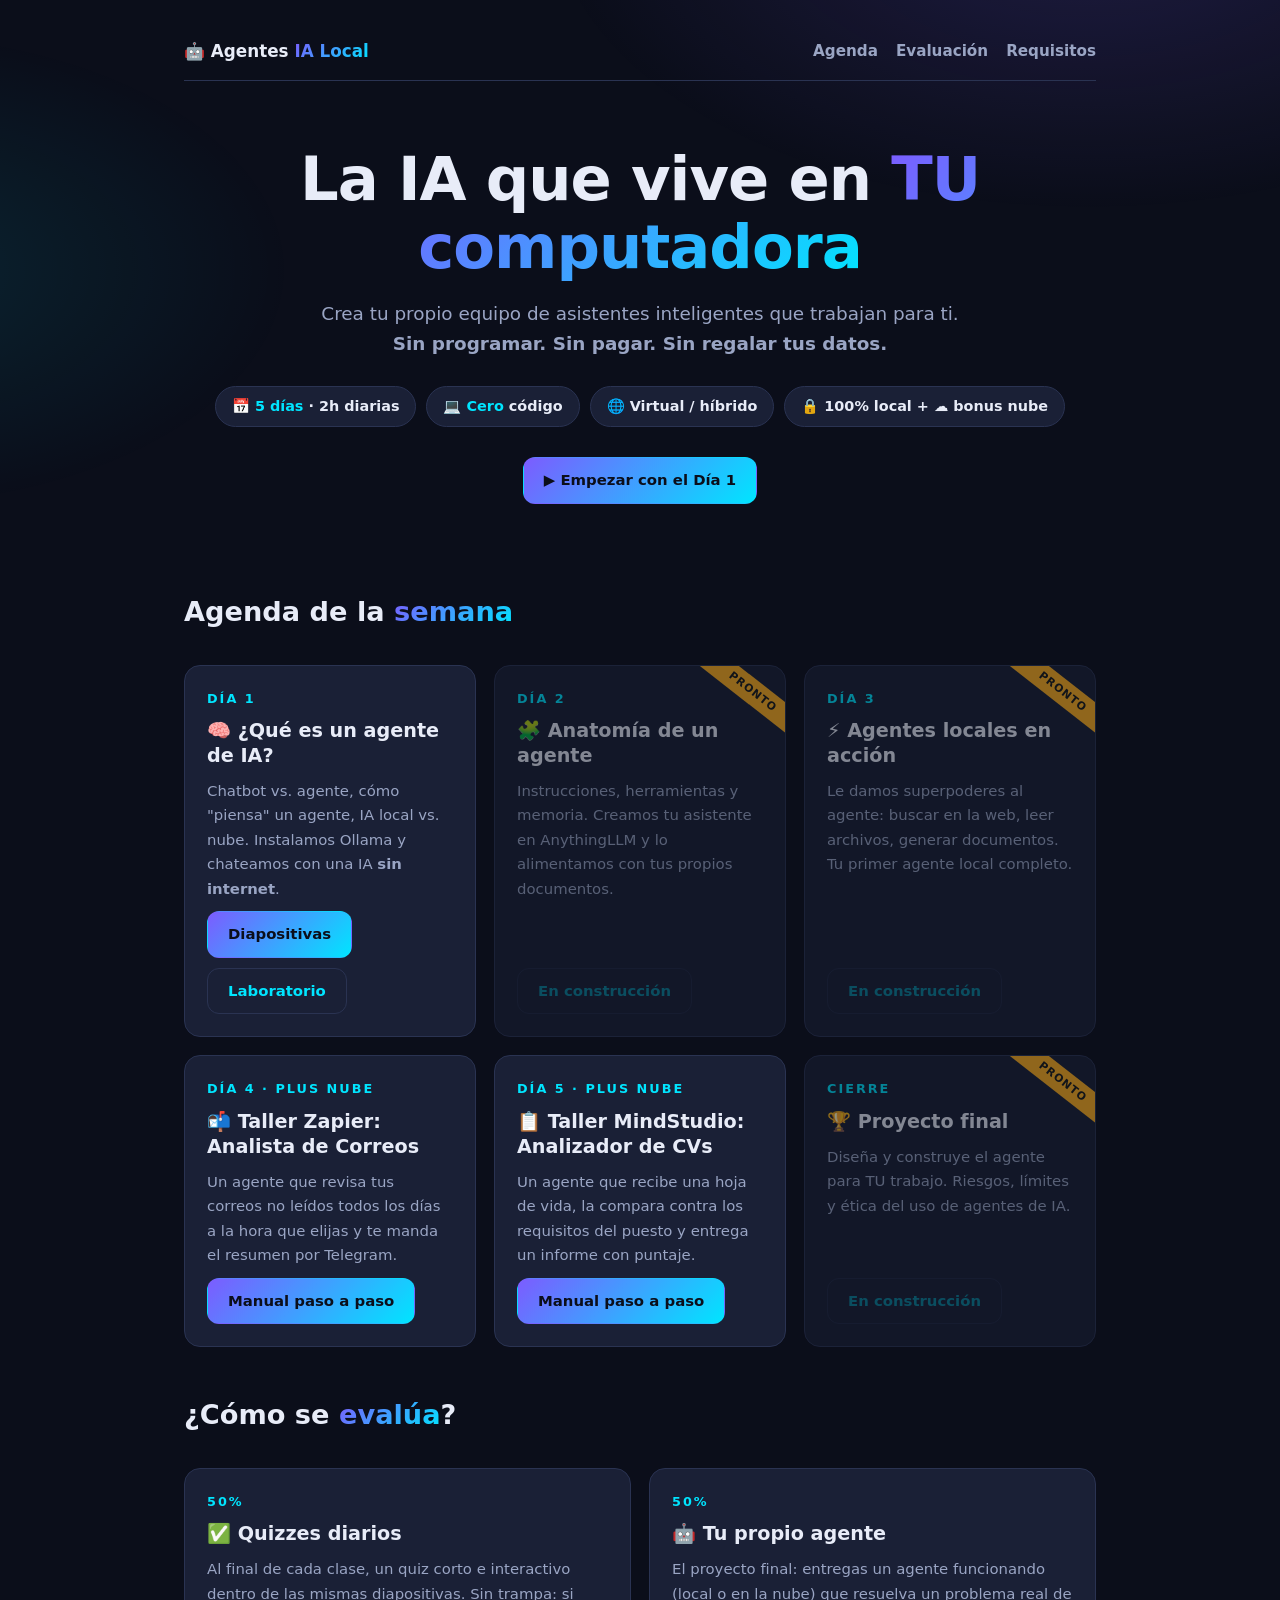
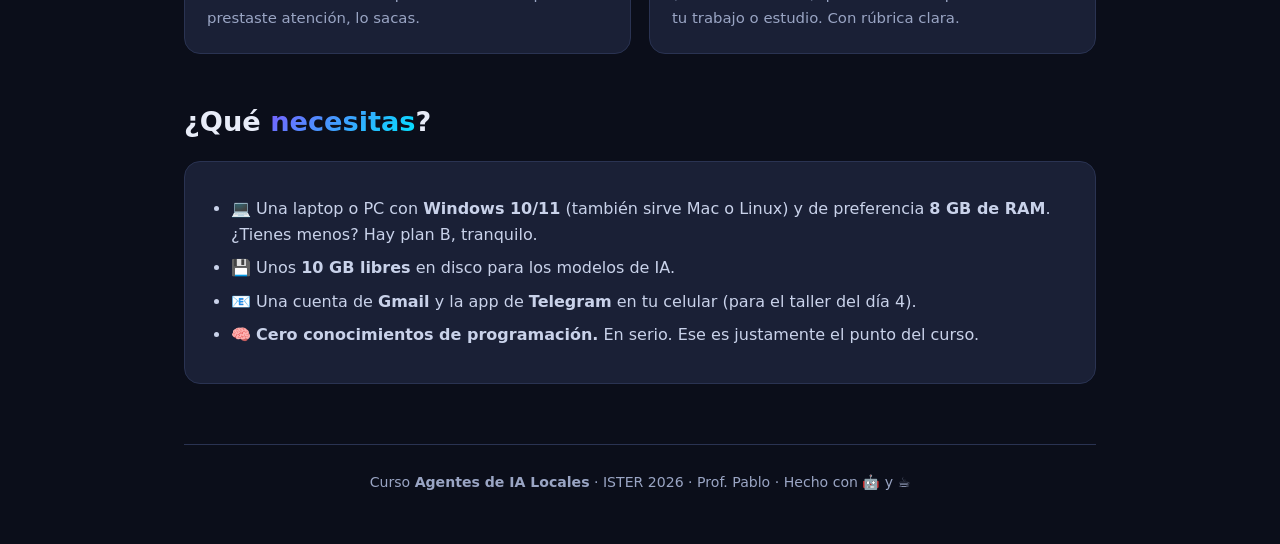
==== index.html @ 050e7f6a "Sitio del curso Agentes de IA Locales: portada, slides interactivas y lab del Día 1, manuales de tal" ====
<!DOCTYPE html>
<html lang="es">
<head>
<meta charset="UTF-8">
<meta name="viewport" content="width=device-width, initial-scale=1.0">
<title>Agentes de IA Locales — Curso ISTER 2026</title>
<meta name="description" content="Crea tus propios agentes de inteligencia artificial sin escribir una línea de código. Curso práctico de 5 días.">
<link rel="stylesheet" href="assets/curso.css">
<link rel="icon" href="data:image/svg+xml,<svg xmlns='http://www.w3.org/2000/svg' viewBox='0 0 100 100'><text y='.9em' font-size='90'>🤖</text></svg>">
</head>
<body>
<div class="contenedor">

  <nav class="nav">
    <span class="marca">🤖 Agentes <span>IA Local</span></span>
    <div style="display:flex;gap:18px;flex-wrap:wrap">
      <a href="#agenda">Agenda</a>
      <a href="#evaluacion">Evaluación</a>
      <a href="#requisitos">Requisitos</a>
    </div>
  </nav>

  <header class="hero">
    <h1>La IA que vive en <span class="grad">TU computadora</span></h1>
    <p class="bajada">
      Crea tu propio equipo de asistentes inteligentes que trabajan para ti.
      <b>Sin programar. Sin pagar. Sin regalar tus datos.</b>
    </p>
    <div class="chips">
      <span class="chip">📅 <b>5 días</b> · 2h diarias</span>
      <span class="chip">💻 <b>Cero</b> código</span>
      <span class="chip">🌐 Virtual / híbrido</span>
      <span class="chip">🔒 100% local + ☁️ bonus nube</span>
    </div>
    <div style="margin-top:30px">
      <a class="btn btn-primario" href="dia1/slides.html">▶ Empezar con el Día 1</a>
    </div>
  </header>

  <section class="seccion" id="agenda">
    <h2>Agenda de la <span class="grad">semana</span></h2>
    <div class="grid-dias">

      <div class="dia-card">
        <span class="num">Día 1</span>
        <h3>🧠 ¿Qué es un agente de IA?</h3>
        <p>Chatbot vs. agente, cómo "piensa" un agente, IA local vs. nube. Instalamos Ollama y chateamos con una IA <b>sin internet</b>.</p>
        <div class="enlaces">
          <a class="btn btn-primario" href="dia1/slides.html">Diapositivas</a>
          <a class="btn btn-secundario" href="dia1/lab.html">Laboratorio</a>
        </div>
      </div>

      <div class="dia-card pendiente">
        <span class="num">Día 2</span>
        <span class="etiqueta-pronto">PRONTO</span>
        <h3>🧩 Anatomía de un agente</h3>
        <p>Instrucciones, herramientas y memoria. Creamos tu asistente en AnythingLLM y lo alimentamos con tus propios documentos.</p>
        <div class="enlaces"><span class="btn btn-secundario" style="opacity:.5;cursor:default">En construcción</span></div>
      </div>

      <div class="dia-card pendiente">
        <span class="num">Día 3</span>
        <span class="etiqueta-pronto">PRONTO</span>
        <h3>⚡ Agentes locales en acción</h3>
        <p>Le damos superpoderes al agente: buscar en la web, leer archivos, generar documentos. Tu primer agente local completo.</p>
        <div class="enlaces"><span class="btn btn-secundario" style="opacity:.5;cursor:default">En construcción</span></div>
      </div>

      <div class="dia-card">
        <span class="num">Día 4 · Plus nube</span>
        <h3>📬 Taller Zapier: Analista de Correos</h3>
        <p>Un agente que revisa tus correos no leídos todos los días a la hora que elijas y te manda el resumen por Telegram.</p>
        <div class="enlaces">
          <a class="btn btn-primario" href="talleres/zapier.html">Manual paso a paso</a>
        </div>
      </div>

      <div class="dia-card">
        <span class="num">Día 5 · Plus nube</span>
        <h3>📋 Taller MindStudio: Analizador de CVs</h3>
        <p>Un agente que recibe una hoja de vida, la compara contra los requisitos del puesto y entrega un informe con puntaje.</p>
        <div class="enlaces">
          <a class="btn btn-primario" href="talleres/mindstudio.html">Manual paso a paso</a>
        </div>
      </div>

      <div class="dia-card pendiente">
        <span class="num">Cierre</span>
        <span class="etiqueta-pronto">PRONTO</span>
        <h3>🏆 Proyecto final</h3>
        <p>Diseña y construye el agente para TU trabajo. Riesgos, límites y ética del uso de agentes de IA.</p>
        <div class="enlaces"><span class="btn btn-secundario" style="opacity:.5;cursor:default">En construcción</span></div>
      </div>

    </div>
  </section>

  <section class="seccion" id="evaluacion">
    <h2>¿Cómo se <span class="grad">evalúa</span>?</h2>
    <div class="grid-dias">
      <div class="dia-card">
        <span class="num">50%</span>
        <h3>✅ Quizzes diarios</h3>
        <p>Al final de cada clase, un quiz corto e interactivo dentro de las mismas diapositivas. Sin trampa: si prestaste atención, lo sacas.</p>
      </div>
      <div class="dia-card">
        <span class="num">50%</span>
        <h3>🤖 Tu propio agente</h3>
        <p>El proyecto final: entregas un agente funcionando (local o en la nube) que resuelva un problema real de tu trabajo o estudio. Con rúbrica clara.</p>
      </div>
    </div>
  </section>

  <section class="seccion" id="requisitos">
    <h2>¿Qué <span class="grad">necesitas</span>?</h2>
    <div class="paso" style="margin-top:16px">
      <ul>
        <li>💻 Una laptop o PC con <b>Windows 10/11</b> (también sirve Mac o Linux) y de preferencia <b>8 GB de RAM</b>. ¿Tienes menos? Hay plan B, tranquilo.</li>
        <li>💾 Unos <b>10 GB libres</b> en disco para los modelos de IA.</li>
        <li>📧 Una cuenta de <b>Gmail</b> y la app de <b>Telegram</b> en tu celular (para el taller del día 4).</li>
        <li>🧠 <b>Cero conocimientos de programación.</b> En serio. Ese es justamente el punto del curso.</li>
      </ul>
    </div>
  </section>

  <footer class="pie">
    Curso <b>Agentes de IA Locales</b> · ISTER 2026 · Prof. Pablo · Hecho con 🤖 y ☕
  </footer>

</div>
</body>
</html>
---- assets/curso.css ----
/* ============================================
   Curso: Agentes de IA Locales — ISTER 2026
   Estilos compartidos (portada, labs y manuales)
   ============================================ */
:root {
  --fondo: #0b0e1a;
  --fondo-2: #131829;
  --tarjeta: #1a2036;
  --borde: #2a3352;
  --texto: #e8ecf8;
  --texto-suave: #9aa5c4;
  --acento: #7c5cff;
  --acento-2: #00e5ff;
  --exito: #2dd881;
  --alerta: #ffb020;
  --peligro: #ff5c7a;
  --grad: linear-gradient(135deg, #7c5cff 0%, #00e5ff 100%);
  --radio: 16px;
  --sombra: 0 10px 40px rgba(0, 0, 0, .45);
}

* { margin: 0; padding: 0; box-sizing: border-box; }

html { scroll-behavior: smooth; }

body {
  font-family: 'Segoe UI', system-ui, -apple-system, sans-serif;
  background: var(--fondo);
  color: var(--texto);
  line-height: 1.65;
  min-height: 100vh;
}

body::before {
  content: "";
  position: fixed; inset: 0; z-index: -1;
  background:
    radial-gradient(900px 500px at 85% -10%, rgba(124, 92, 255, .18), transparent 60%),
    radial-gradient(700px 400px at -10% 30%, rgba(0, 229, 255, .10), transparent 60%);
}

.contenedor { max-width: 960px; margin: 0 auto; padding: 24px; }

/* ---------- Navegación superior ---------- */
.nav {
  display: flex; align-items: center; justify-content: space-between;
  gap: 12px; flex-wrap: wrap;
  padding: 14px 0; margin-bottom: 8px;
  border-bottom: 1px solid var(--borde);
}
.nav a { color: var(--texto-suave); text-decoration: none; font-weight: 600; font-size: .95rem; }
.nav a:hover { color: var(--acento-2); }
.nav .marca { font-weight: 800; color: var(--texto); font-size: 1.05rem; }
.nav .marca span { background: var(--grad); -webkit-background-clip: text; background-clip: text; color: transparent; }

/* ---------- Hero ---------- */
.hero { text-align: center; padding: 56px 16px 40px; }
.hero h1 {
  font-size: clamp(2.2rem, 6vw, 3.8rem);
  font-weight: 900; line-height: 1.12; letter-spacing: -1px;
}
.hero h1 .grad { background: var(--grad); -webkit-background-clip: text; background-clip: text; color: transparent; }
.hero p.bajada {
  margin: 18px auto 0; max-width: 640px;
  color: var(--texto-suave); font-size: 1.15rem;
}
.chips { display: flex; gap: 10px; justify-content: center; flex-wrap: wrap; margin-top: 26px; }
.chip {
  background: var(--tarjeta); border: 1px solid var(--borde);
  padding: 8px 16px; border-radius: 999px; font-size: .9rem; font-weight: 600;
}
.chip b { color: var(--acento-2); }

/* ---------- Tarjetas de días ---------- */
.grid-dias { display: grid; grid-template-columns: repeat(auto-fit, minmax(270px, 1fr)); gap: 18px; margin: 30px 0; }
.dia-card {
  background: var(--tarjeta); border: 1px solid var(--borde);
  border-radius: var(--radio); padding: 22px;
  display: flex; flex-direction: column; gap: 10px;
  transition: transform .2s, border-color .2s;
  position: relative; overflow: hidden;
}
.dia-card:hover { transform: translateY(-4px); border-color: var(--acento); }
.dia-card .num {
  font-size: .8rem; font-weight: 800; letter-spacing: 2px;
  text-transform: uppercase; color: var(--acento-2);
}
.dia-card h3 { font-size: 1.2rem; line-height: 1.3; }
.dia-card p { color: var(--texto-suave); font-size: .93rem; flex: 1; }
.dia-card .enlaces { display: flex; gap: 10px; flex-wrap: wrap; }
.dia-card.pendiente { opacity: .55; }
.etiqueta-pronto {
  position: absolute; top: 14px; right: -34px; transform: rotate(38deg);
  background: var(--alerta); color: #1a1a1a; font-size: .68rem; font-weight: 800;
  padding: 3px 38px; letter-spacing: 1px;
}

/* ---------- Botones ---------- */
.btn {
  display: inline-block; text-decoration: none; text-align: center;
  padding: 10px 20px; border-radius: 12px; font-weight: 700; font-size: .93rem;
  border: 1px solid transparent; cursor: pointer; transition: all .18s;
}
.btn-primario { background: var(--grad); color: #0b0e1a; }
.btn-primario:hover { filter: brightness(1.12); transform: translateY(-1px); }
.btn-secundario { background: transparent; color: var(--acento-2); border-color: var(--borde); }
.btn-secundario:hover { border-color: var(--acento-2); }

/* ---------- Secciones genéricas ---------- */
.seccion { margin: 46px 0; }
.seccion h2 { font-size: 1.7rem; font-weight: 800; margin-bottom: 14px; }
.seccion h2 .grad { background: var(--grad); -webkit-background-clip: text; background-clip: text; color: transparent; }

/* ============================================
   PÁGINAS DE LABORATORIO / MANUALES
   ============================================ */
.lab-cabecera { padding: 40px 0 10px; }
.lab-cabecera .kicker {
  color: var(--acento-2); font-weight: 800; letter-spacing: 2px;
  text-transform: uppercase; font-size: .85rem;
}
.lab-cabecera h1 { font-size: clamp(1.8rem, 4.5vw, 2.6rem); font-weight: 900; line-height: 1.15; margin: 6px 0 10px; }
.lab-cabecera .meta { color: var(--texto-suave); display: flex; gap: 18px; flex-wrap: wrap; font-size: .92rem; }

/* Barra de progreso del lab */
.progreso-wrap {
  position: sticky; top: 0; z-index: 50;
  background: rgba(11, 14, 26, .92); backdrop-filter: blur(8px);
  padding: 10px 0; border-bottom: 1px solid var(--borde); margin-bottom: 10px;
}
.progreso-texto { font-size: .85rem; color: var(--texto-suave); margin-bottom: 6px; }
.progreso-texto b { color: var(--exito); }
.progreso-barra { height: 8px; background: var(--fondo-2); border-radius: 99px; overflow: hidden; }
.progreso-barra > div { height: 100%; width: 0%; background: var(--grad); border-radius: 99px; transition: width .4s; }

/* Pasos */
.paso {
  background: var(--tarjeta); border: 1px solid var(--borde);
  border-radius: var(--radio); padding: 24px; margin: 22px 0;
  position: relative;
}
.paso.completado { border-color: var(--exito); }
.paso.completado .paso-num { background: var(--exito); color: #0b0e1a; }
.paso-cabecera { display: flex; align-items: flex-start; gap: 14px; margin-bottom: 12px; }
.paso-num {
  min-width: 44px; height: 44px; border-radius: 12px;
  background: var(--grad); color: #0b0e1a;
  display: flex; align-items: center; justify-content: center;
  font-weight: 900; font-size: 1.25rem; flex-shrink: 0;
}
.paso h2, .paso h3.titulo-paso { font-size: 1.3rem; font-weight: 800; line-height: 1.25; padding-top: 7px; }
.paso p, .paso li { color: #c9d2ea; }
.paso ol, .paso ul { margin: 10px 0 10px 22px; }
.paso li { margin: 7px 0; }
.paso img { max-width: 100%; border-radius: 10px; border: 1px solid var(--borde); margin: 12px 0; }

/* Checkbox de paso completado */
.paso-check {
  display: flex; align-items: center; gap: 10px; margin-top: 16px;
  padding: 10px 14px; background: var(--fondo-2); border-radius: 10px;
  cursor: pointer; user-select: none; font-weight: 600; font-size: .93rem;
  border: 1px dashed var(--borde); transition: all .2s;
}
.paso-check:hover { border-color: var(--exito); }
.paso-check input { width: 20px; height: 20px; accent-color: var(--exito); cursor: pointer; }
.paso.completado .paso-check { border-style: solid; border-color: var(--exito); color: var(--exito); }

/* Cajas de aviso */
.caja { border-radius: 12px; padding: 14px 18px; margin: 14px 0; font-size: .95rem; border: 1px solid; }
.caja b:first-child { display: block; margin-bottom: 4px; }
.caja-tip { background: rgba(45, 216, 129, .08); border-color: rgba(45, 216, 129, .4); }
.caja-tip b:first-child { color: var(--exito); }
.caja-alerta { background: rgba(255, 176, 32, .08); border-color: rgba(255, 176, 32, .4); }
.caja-alerta b:first-child { color: var(--alerta); }
.caja-peligro { background: rgba(255, 92, 122, .08); border-color: rgba(255, 92, 122, .4); }
.caja-peligro b:first-child { color: var(--peligro); }
.caja-info { background: rgba(0, 229, 255, .07); border-color: rgba(0, 229, 255, .35); }
.caja-info b:first-child { color: var(--acento-2); }

/* Bloques copiables (prompts, comandos) */
.copiable {
  position: relative; background: #0d1120; border: 1px solid var(--borde);
  border-radius: 12px; padding: 18px; margin: 14px 0;
  font-family: 'Cascadia Code', Consolas, monospace; font-size: .88rem;
  white-space: pre-wrap; word-break: break-word; color: #b8e0ff;
  overflow-x: auto;
}
.copiable .btn-copiar {
  position: absolute; top: 10px; right: 10px;
  background: var(--tarjeta); color: var(--texto-suave);
  border: 1px solid var(--borde); border-radius: 8px;
  padding: 5px 12px; font-size: .78rem; font-weight: 700; cursor: pointer;
  font-family: 'Segoe UI', sans-serif;
}
.copiable .btn-copiar:hover { color: var(--acento-2); border-color: var(--acento-2); }
.copiable .btn-copiar.copiado { color: var(--exito); border-color: var(--exito); }

kbd {
  background: var(--fondo-2); border: 1px solid var(--borde); border-bottom-width: 3px;
  border-radius: 6px; padding: 2px 8px; font-size: .85em; font-family: Consolas, monospace;
}

/* Tabla */
table.tabla { width: 100%; border-collapse: collapse; margin: 14px 0; font-size: .93rem; }
.tabla th { background: var(--fondo-2); text-align: left; }
.tabla th, .tabla td { padding: 10px 14px; border: 1px solid var(--borde); }
.tabla-scroll { overflow-x: auto; }

/* Acordeón de solución de problemas */
details.problema {
  background: var(--tarjeta); border: 1px solid var(--borde);
  border-radius: 12px; padding: 0; margin: 10px 0; overflow: hidden;
}
details.problema summary {
  padding: 14px 18px; cursor: pointer; font-weight: 700; list-style: none;
  display: flex; align-items: center; gap: 10px;
}
details.problema summary::before { content: "▸"; color: var(--acento-2); transition: transform .2s; }
details.problema[open] summary::before { transform: rotate(90deg); }
details.problema .problema-cuerpo { padding: 0 18px 16px; color: #c9d2ea; }

/* Footer */
.pie {
  margin-top: 60px; padding: 26px 0; border-top: 1px solid var(--borde);
  text-align: center; color: var(--texto-suave); font-size: .88rem;
}

/* Navegación entre páginas al pie */
.nav-paginas { display: flex; justify-content: space-between; gap: 12px; margin: 40px 0 10px; flex-wrap: wrap; }

/* ---------- Impresión (para los manuales) ---------- */
@media print {
  :root { --fondo: #fff; --fondo-2: #f3f4f8; --tarjeta: #fff; --borde: #c9cede; --texto: #14182b; --texto-suave: #4a5375; }
  body::before { display: none; }
  .nav, .progreso-wrap, .paso-check, .btn-copiar, .nav-paginas { display: none !important; }
  .paso { break-inside: avoid; box-shadow: none; }
  .copiable { color: #1a2b6b; }
  details.problema { display: block; }
  details.problema summary::before { content: "•"; }
  a { color: inherit; }
}

@media (max-width: 620px) {
  .hero { padding: 36px 8px 26px; }
  .paso { padding: 18px; }
}
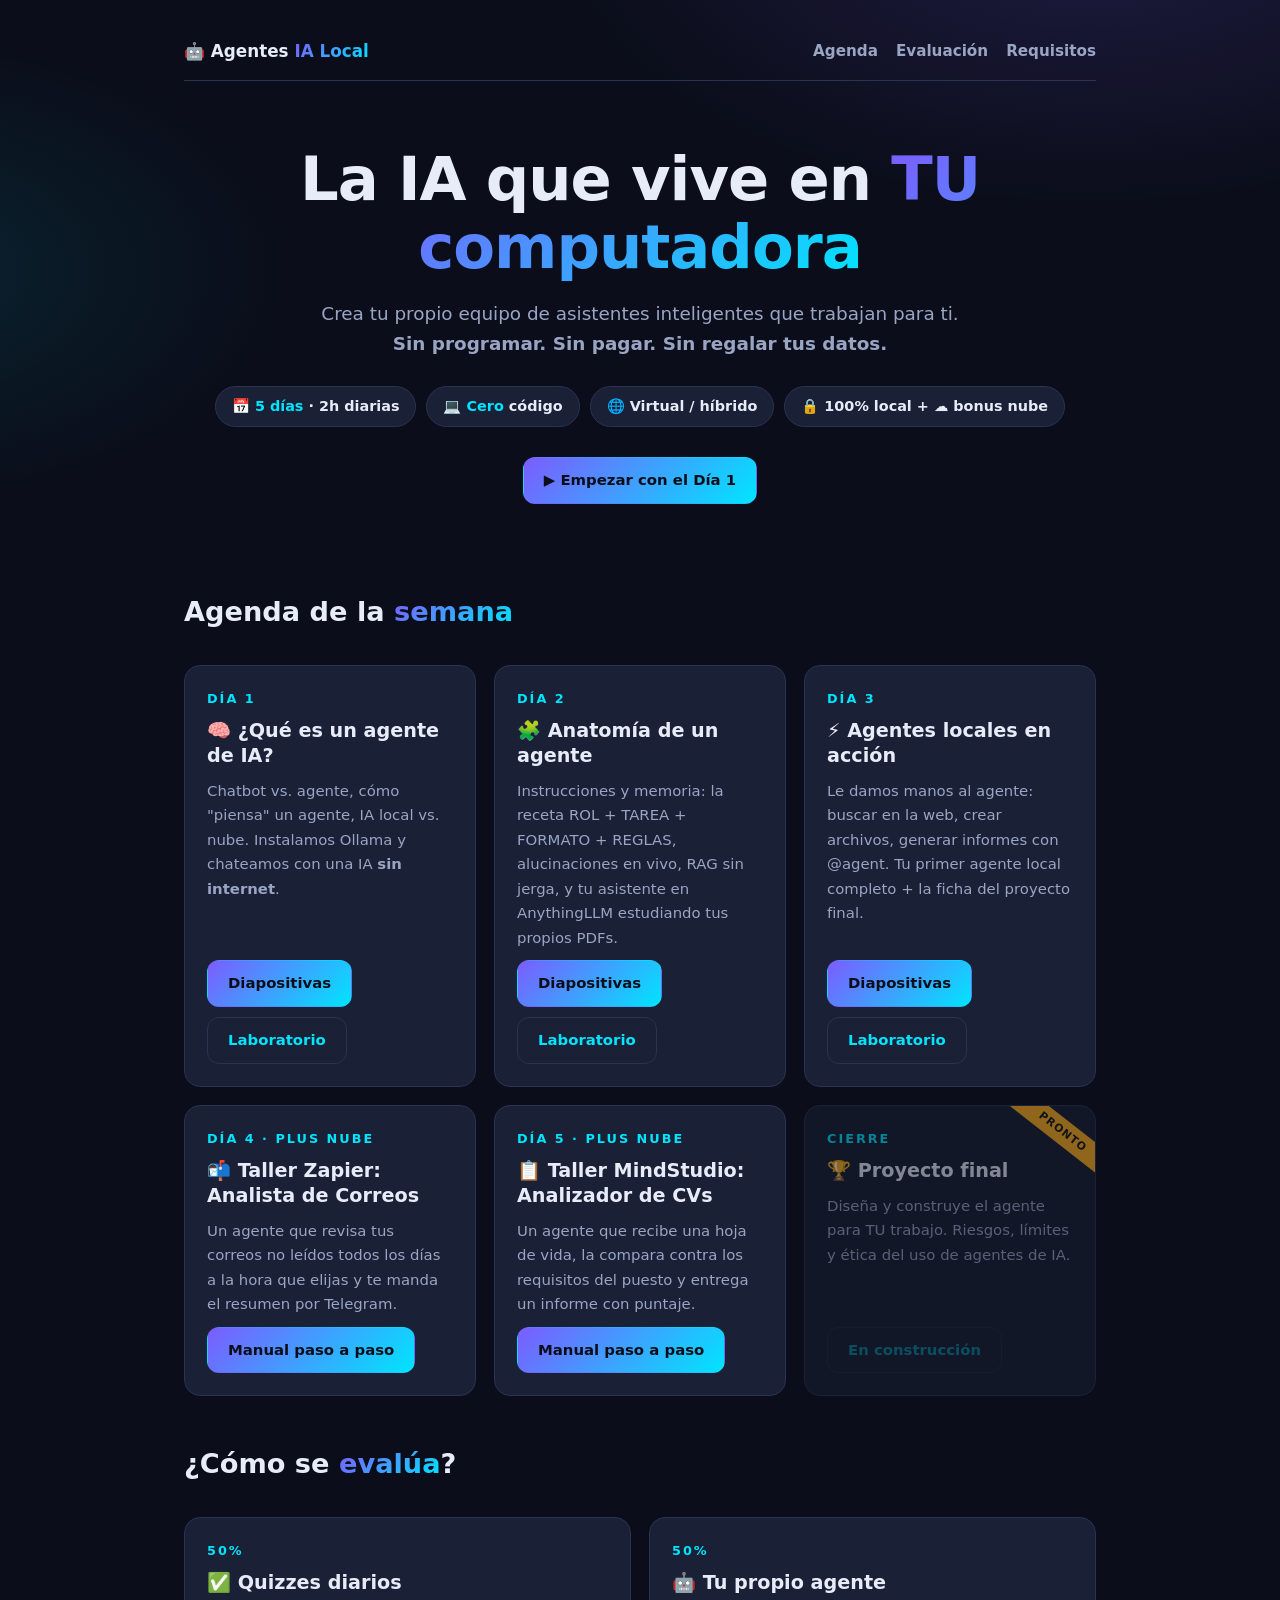
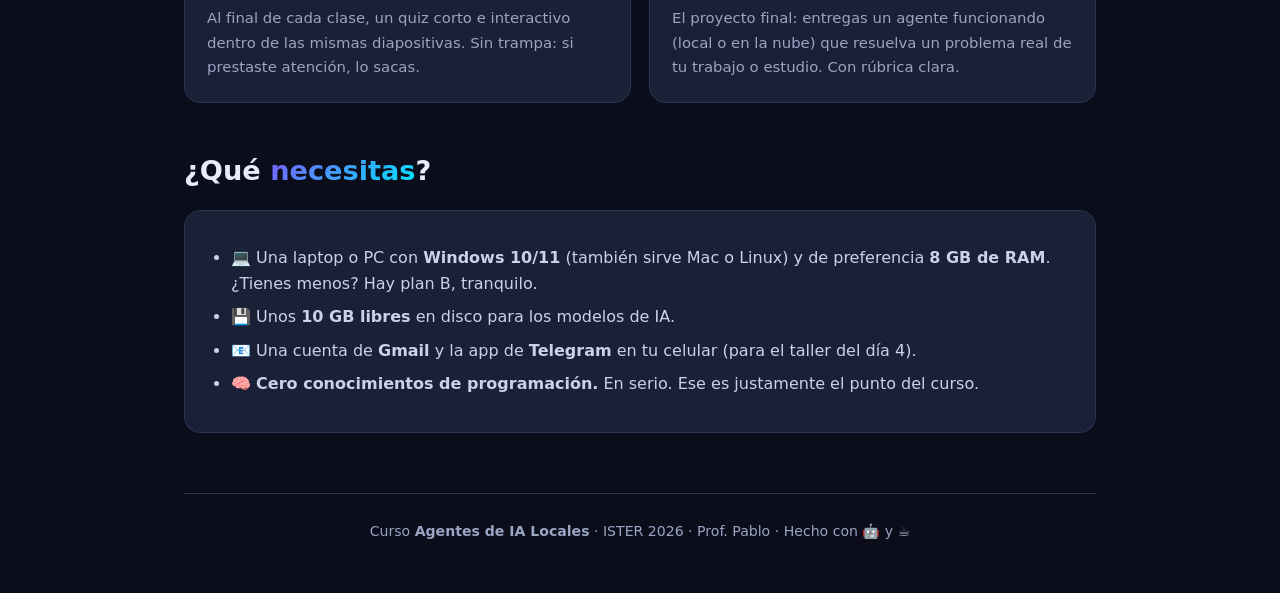
==== commit 31ef8c78: "Días 2 y 3: slides interactivas (constructor de instrucciones, demo alucinación, simulador RAG, cine" ====
--- a/index.html
+++ b/index.html
@@ -51,20 +51,24 @@
         </div>
       </div>
 
-      <div class="dia-card pendiente">
+      <div class="dia-card">
         <span class="num">Día 2</span>
-        <span class="etiqueta-pronto">PRONTO</span>
         <h3>🧩 Anatomía de un agente</h3>
-        <p>Instrucciones, herramientas y memoria. Creamos tu asistente en AnythingLLM y lo alimentamos con tus propios documentos.</p>
-        <div class="enlaces"><span class="btn btn-secundario" style="opacity:.5;cursor:default">En construcción</span></div>
+        <p>Instrucciones y memoria: la receta ROL + TAREA + FORMATO + REGLAS, alucinaciones en vivo, RAG sin jerga, y tu asistente en AnythingLLM estudiando tus propios PDFs.</p>
+        <div class="enlaces">
+          <a class="btn btn-primario" href="dia2/slides.html">Diapositivas</a>
+          <a class="btn btn-secundario" href="dia2/lab.html">Laboratorio</a>
+        </div>
       </div>
 
-      <div class="dia-card pendiente">
+      <div class="dia-card">
         <span class="num">Día 3</span>
-        <span class="etiqueta-pronto">PRONTO</span>
         <h3>⚡ Agentes locales en acción</h3>
-        <p>Le damos superpoderes al agente: buscar en la web, leer archivos, generar documentos. Tu primer agente local completo.</p>
-        <div class="enlaces"><span class="btn btn-secundario" style="opacity:.5;cursor:default">En construcción</span></div>
+        <p>Le damos manos al agente: buscar en la web, crear archivos, generar informes con @agent. Tu primer agente local completo + la ficha del proyecto final.</p>
+        <div class="enlaces">
+          <a class="btn btn-primario" href="dia3/slides.html">Diapositivas</a>
+          <a class="btn btn-secundario" href="dia3/lab.html">Laboratorio</a>
+        </div>
       </div>
 
       <div class="dia-card">
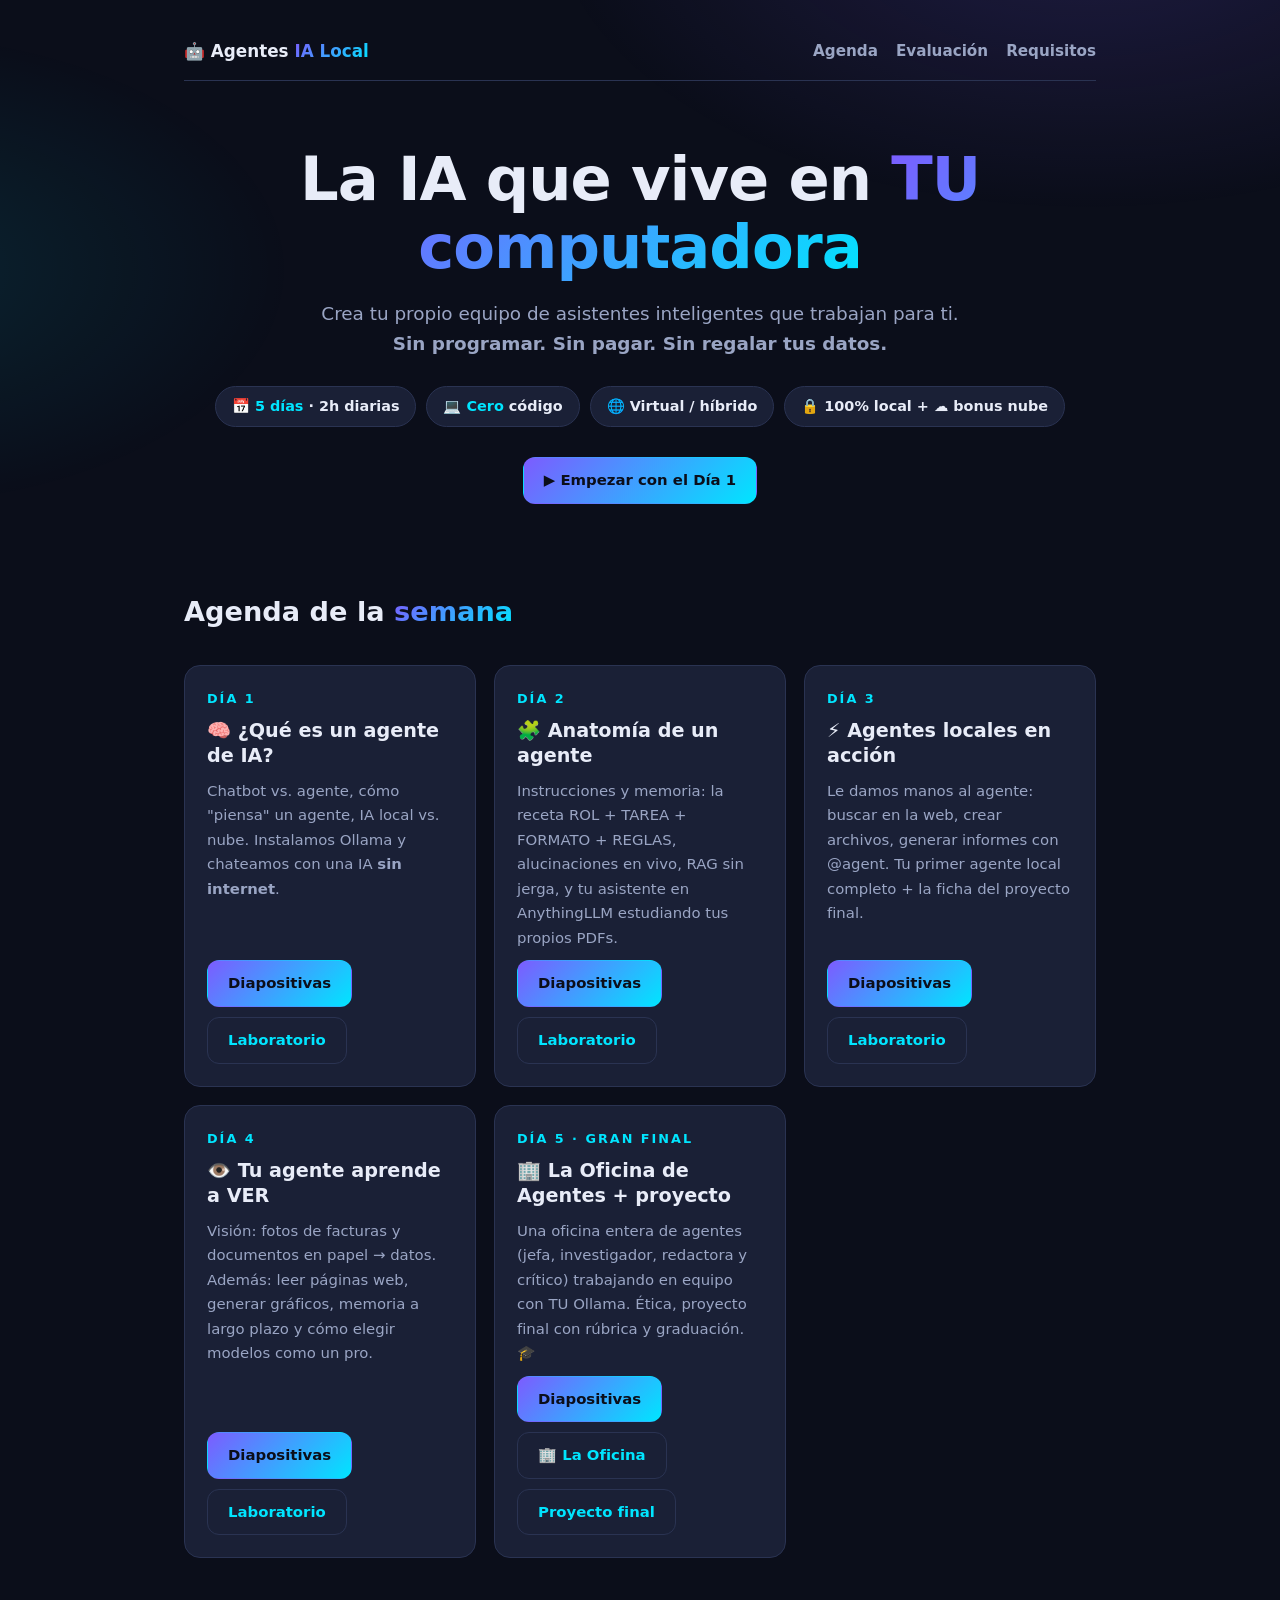
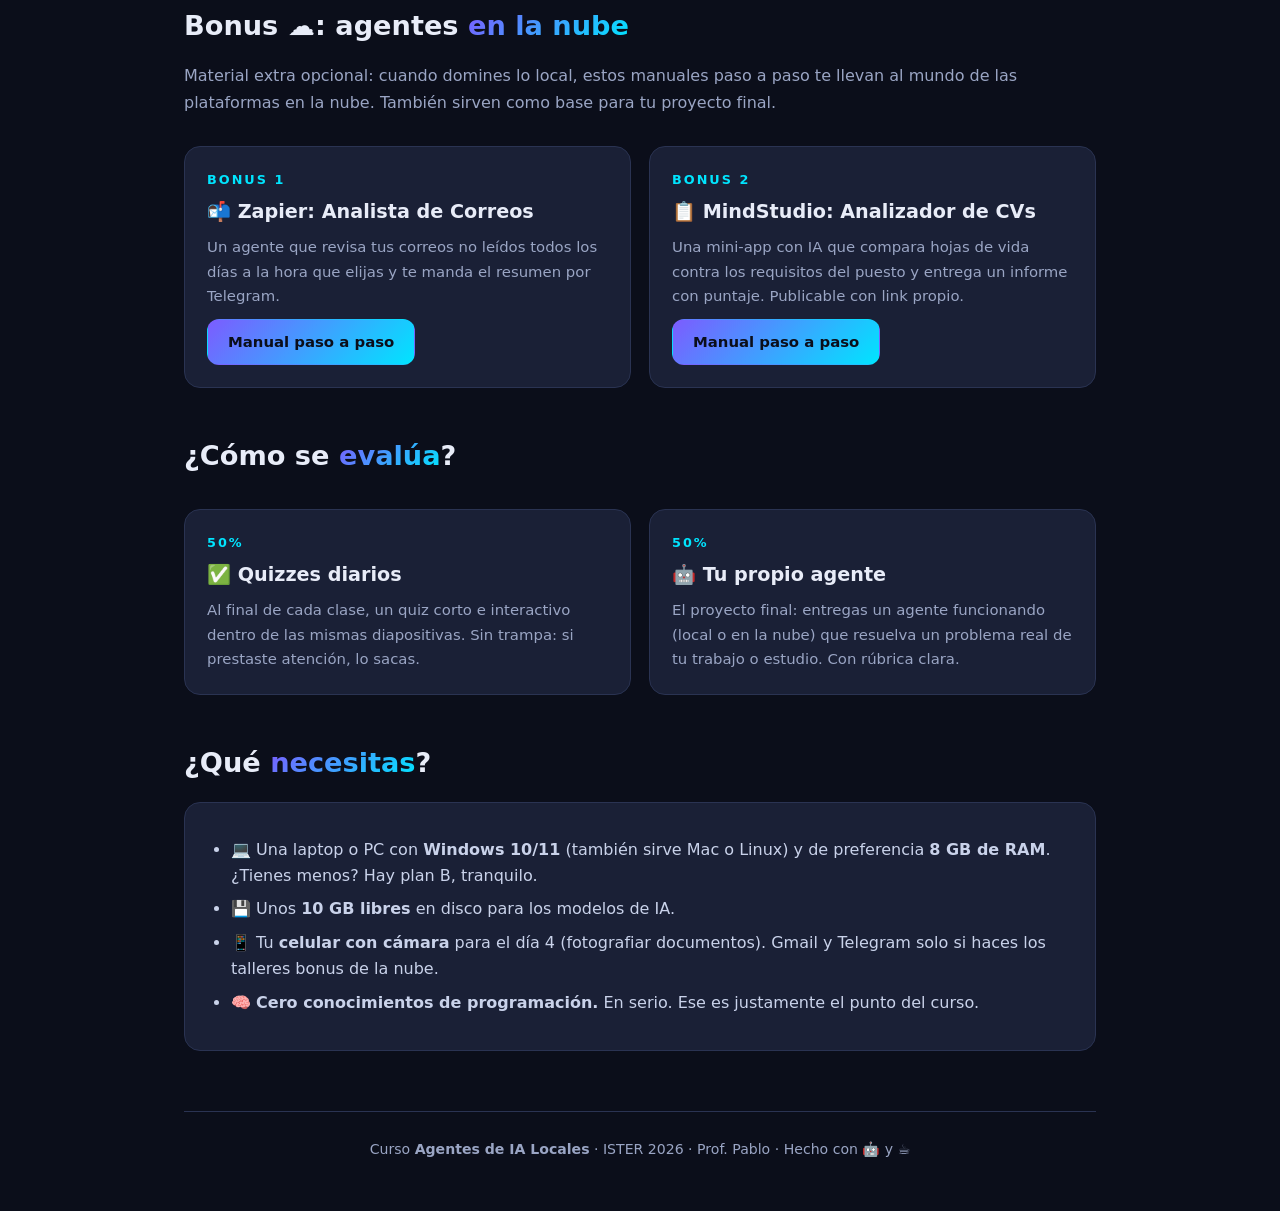
==== commit 387422ec: "Reformulación: curso 100% local los 5 días; Zapier/MindStudio pasan a bonus - Día 4: visión (fotos d" ====
--- a/index.html
+++ b/index.html
@@ -72,31 +72,49 @@
       </div>
 
       <div class="dia-card">
-        <span class="num">Día 4 · Plus nube</span>
-        <h3>📬 Taller Zapier: Analista de Correos</h3>
+        <span class="num">Día 4</span>
+        <h3>👁️ Tu agente aprende a VER</h3>
+        <p>Visión: fotos de facturas y documentos en papel → datos. Además: leer páginas web, generar gráficos, memoria a largo plazo y cómo elegir modelos como un pro.</p>
+        <div class="enlaces">
+          <a class="btn btn-primario" href="dia4/slides.html">Diapositivas</a>
+          <a class="btn btn-secundario" href="dia4/lab.html">Laboratorio</a>
+        </div>
+      </div>
+
+      <div class="dia-card">
+        <span class="num">Día 5 · Gran final</span>
+        <h3>🏢 La Oficina de Agentes + proyecto</h3>
+        <p>Una oficina entera de agentes (jefa, investigador, redactora y crítico) trabajando en equipo con TU Ollama. Ética, proyecto final con rúbrica y graduación. 🎓</p>
+        <div class="enlaces">
+          <a class="btn btn-primario" href="dia5/slides.html">Diapositivas</a>
+          <a class="btn btn-secundario" href="dia5/oficina.html">🏢 La Oficina</a>
+          <a class="btn btn-secundario" href="dia5/proyecto.html">Proyecto final</a>
+        </div>
+      </div>
+
+    </div>
+  </section>
+
+  <section class="seccion" id="bonus">
+    <h2>Bonus ☁️: agentes <span class="grad">en la nube</span></h2>
+    <p style="color:var(--texto-suave); margin-bottom:6px">Material extra opcional: cuando domines lo local, estos manuales paso a paso te llevan al mundo de las plataformas en la nube. También sirven como base para tu proyecto final.</p>
+    <div class="grid-dias">
+      <div class="dia-card">
+        <span class="num">Bonus 1</span>
+        <h3>📬 Zapier: Analista de Correos</h3>
         <p>Un agente que revisa tus correos no leídos todos los días a la hora que elijas y te manda el resumen por Telegram.</p>
         <div class="enlaces">
           <a class="btn btn-primario" href="talleres/zapier.html">Manual paso a paso</a>
         </div>
       </div>
-
       <div class="dia-card">
-        <span class="num">Día 5 · Plus nube</span>
-        <h3>📋 Taller MindStudio: Analizador de CVs</h3>
-        <p>Un agente que recibe una hoja de vida, la compara contra los requisitos del puesto y entrega un informe con puntaje.</p>
+        <span class="num">Bonus 2</span>
+        <h3>📋 MindStudio: Analizador de CVs</h3>
+        <p>Una mini-app con IA que compara hojas de vida contra los requisitos del puesto y entrega un informe con puntaje. Publicable con link propio.</p>
         <div class="enlaces">
           <a class="btn btn-primario" href="talleres/mindstudio.html">Manual paso a paso</a>
         </div>
       </div>
-
-      <div class="dia-card pendiente">
-        <span class="num">Cierre</span>
-        <span class="etiqueta-pronto">PRONTO</span>
-        <h3>🏆 Proyecto final</h3>
-        <p>Diseña y construye el agente para TU trabajo. Riesgos, límites y ética del uso de agentes de IA.</p>
-        <div class="enlaces"><span class="btn btn-secundario" style="opacity:.5;cursor:default">En construcción</span></div>
-      </div>
-
     </div>
   </section>
 
@@ -122,7 +140,7 @@
       <ul>
         <li>💻 Una laptop o PC con <b>Windows 10/11</b> (también sirve Mac o Linux) y de preferencia <b>8 GB de RAM</b>. ¿Tienes menos? Hay plan B, tranquilo.</li>
         <li>💾 Unos <b>10 GB libres</b> en disco para los modelos de IA.</li>
-        <li>📧 Una cuenta de <b>Gmail</b> y la app de <b>Telegram</b> en tu celular (para el taller del día 4).</li>
+        <li>📱 Tu <b>celular con cámara</b> para el día 4 (fotografiar documentos). Gmail y Telegram solo si haces los talleres bonus de la nube.</li>
         <li>🧠 <b>Cero conocimientos de programación.</b> En serio. Ese es justamente el punto del curso.</li>
       </ul>
     </div>
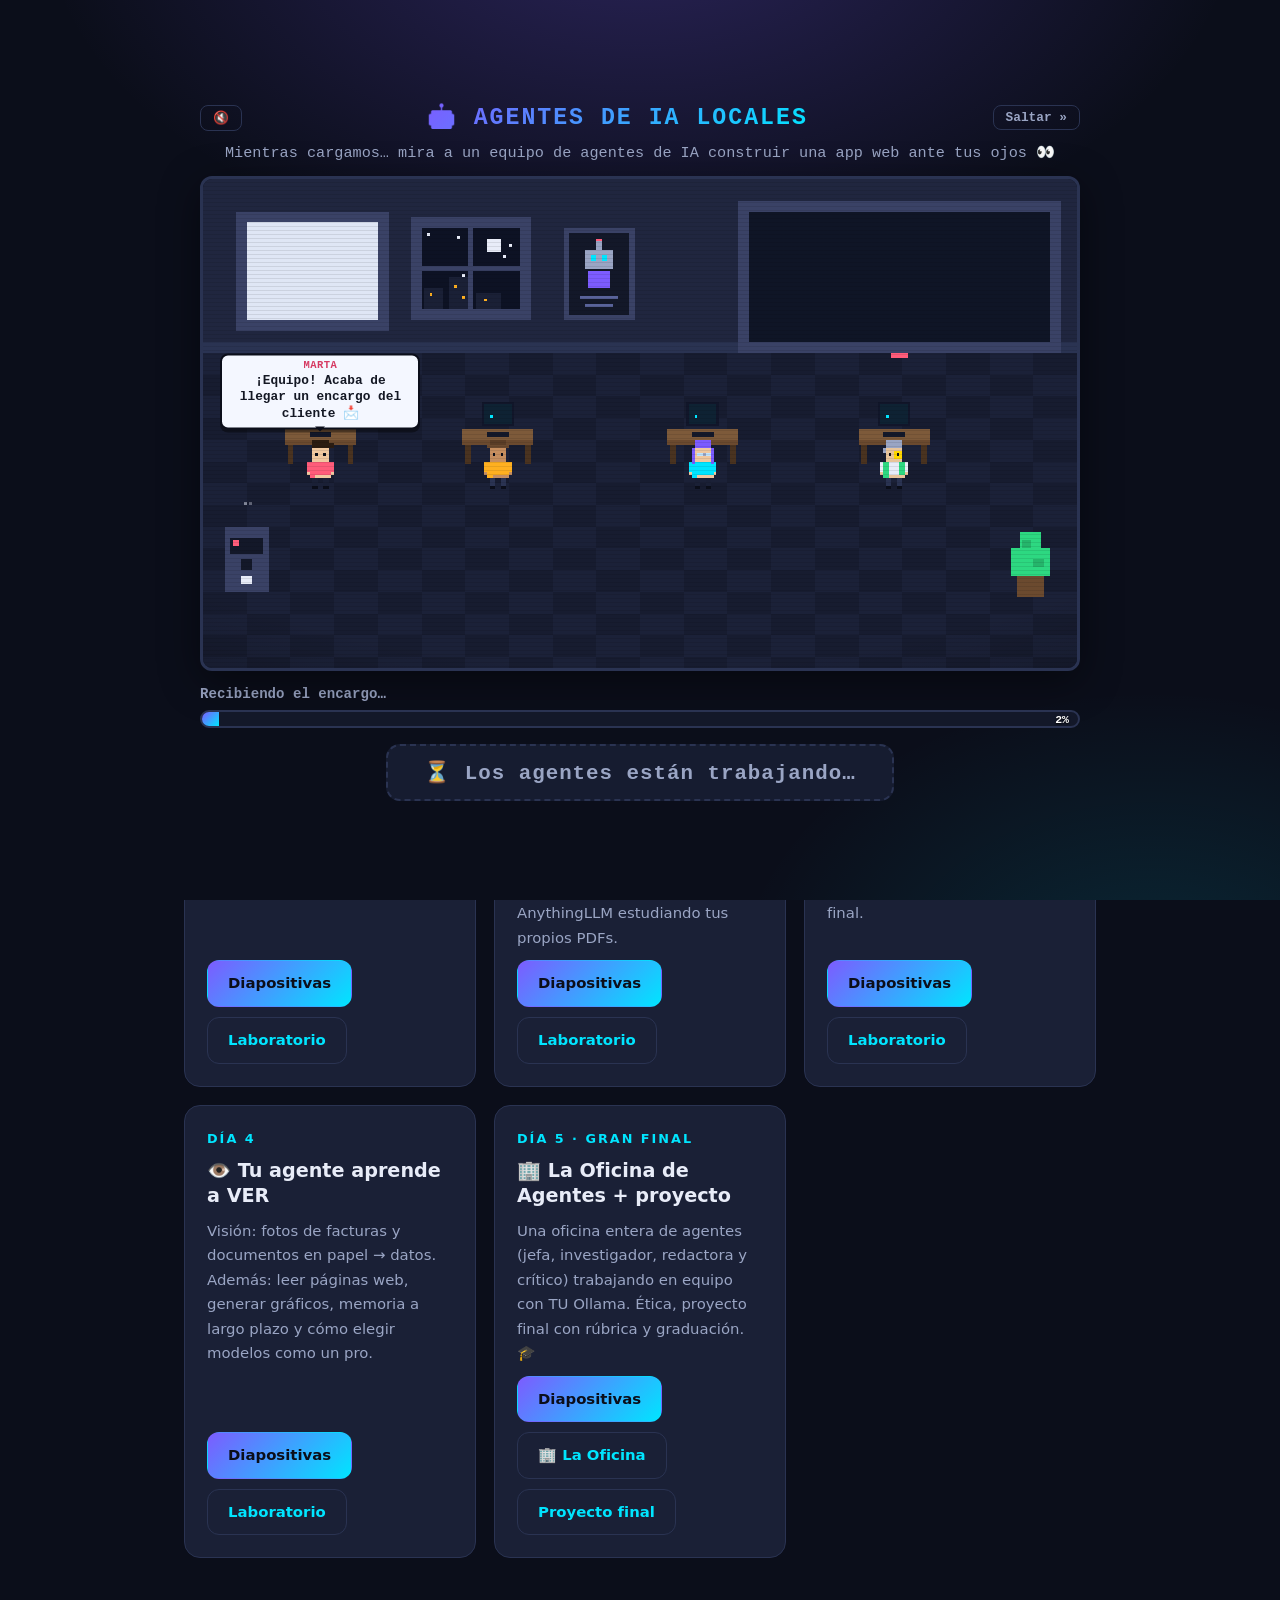
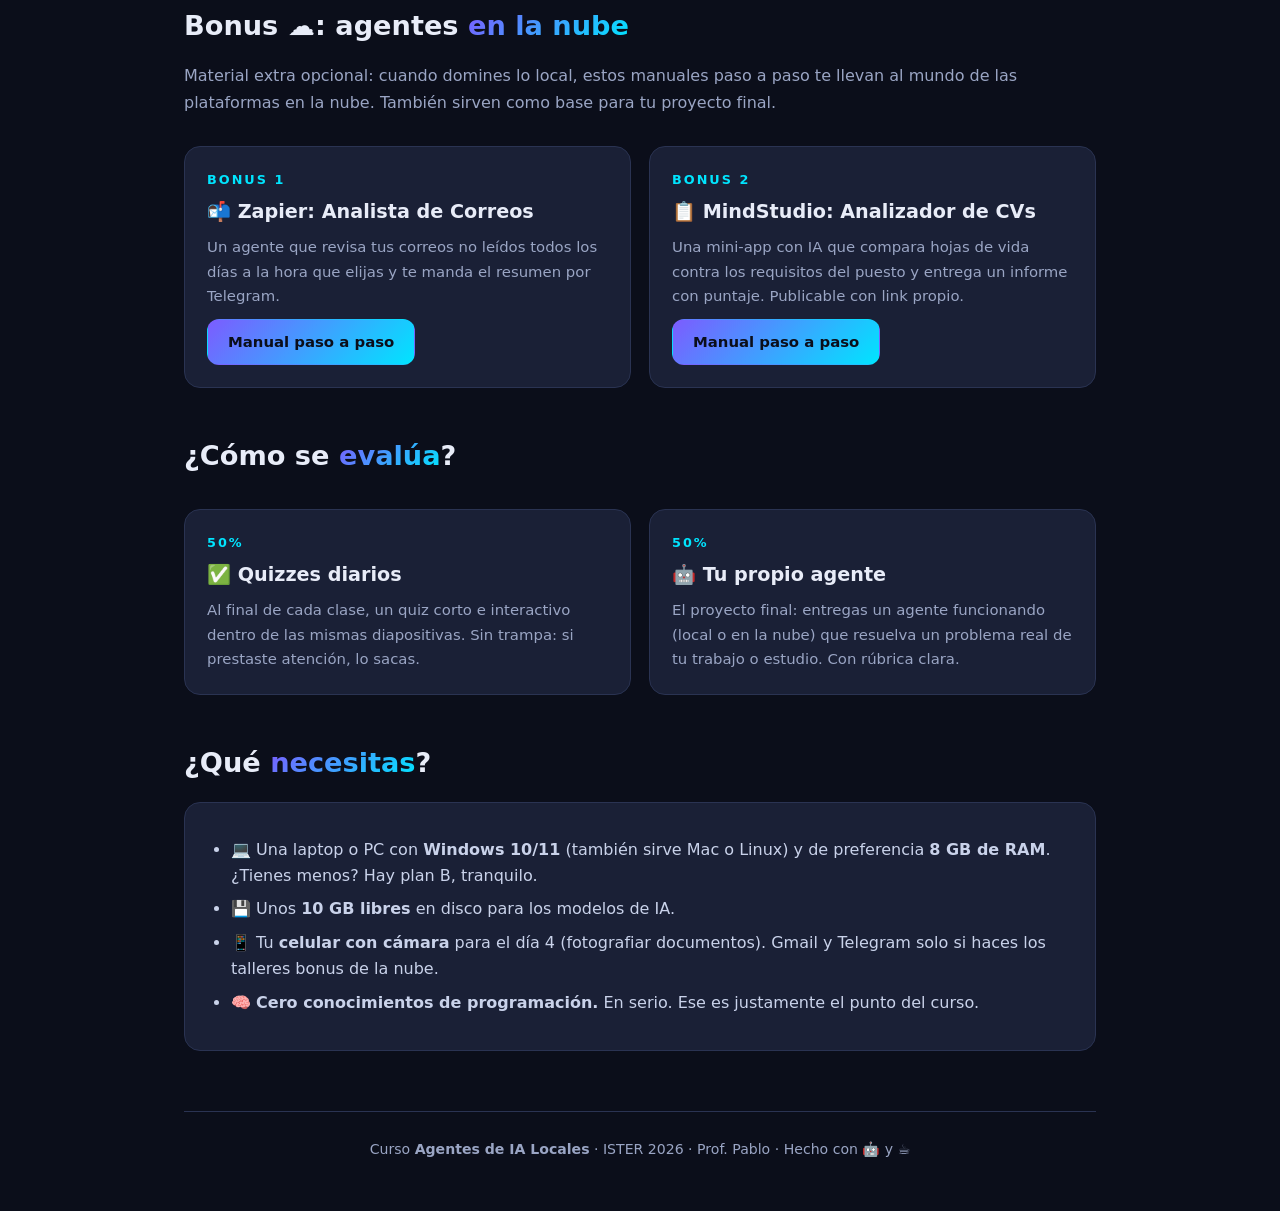
==== commit 3cf86240: "Actualizar portada del curso" ====
--- a/index.html
+++ b/index.html
@@ -9,11 +9,77 @@
 <link rel="icon" href="data:image/svg+xml,<svg xmlns='http://www.w3.org/2000/svg' viewBox='0 0 100 100'><text y='.9em' font-size='90'>🤖</text></svg>">
 </head>
 <body>
+
+<!-- ============================================================
+     INTRO ESTILO VIDEOJUEGO: los 4 agentes construyen una app web
+     (pantalla de carga de ~2 min con botón COMENZAR)
+     ============================================================ -->
+<style>
+#introFX{position:fixed;inset:0;z-index:1000;display:flex;align-items:center;justify-content:center;
+  padding:14px;overflow:auto;transition:opacity .7s ease;
+  background:radial-gradient(1000px 600px at 50% -10%,rgba(124,92,255,.28),transparent 60%),
+             radial-gradient(700px 500px at 90% 110%,rgba(0,229,255,.12),transparent 60%),#0b0e1a}
+#introFX.oculto{opacity:0;pointer-events:none}
+.intro-caja{width:min(94vw,880px);text-align:center;font-family:'Courier New',Consolas,monospace}
+.intro-top{display:flex;justify-content:space-between;align-items:center;gap:10px;margin-bottom:4px}
+.intro-titulo{font-weight:900;letter-spacing:2px;font-size:clamp(.95rem,3vw,1.45rem);
+  background:var(--grad);-webkit-background-clip:text;background-clip:text;color:transparent;white-space:nowrap}
+.intro-mini{background:none;border:1px solid var(--borde);color:var(--texto-suave);padding:4px 12px;
+  border-radius:8px;cursor:pointer;font-family:inherit;font-weight:700;font-size:.8rem}
+.intro-mini:hover{color:var(--acento-2);border-color:var(--acento-2)}
+.intro-sub{color:var(--texto-suave);font-size:clamp(.8rem,2vw,.95rem);margin:2px 0 10px;min-height:1.4em}
+.escena{position:relative;width:100%;aspect-ratio:16/9;border:3px solid var(--borde);border-radius:12px;
+  overflow:hidden;background:#0f1526;box-shadow:var(--sombra)}
+.escena canvas{width:100%;height:100%;display:block;image-rendering:pixelated}
+.escena::after{content:'';position:absolute;inset:0;pointer-events:none;z-index:2;
+  background:repeating-linear-gradient(transparent 0 3px,rgba(0,0,0,.09) 3px 4px),
+             radial-gradient(120% 95% at 50% 40%,transparent 62%,rgba(0,0,0,.38))}
+.burbuja{position:absolute;transform:translate(-50%,-100%);background:#f4f7ff;color:#141824;
+  border:2px solid #0b0e1a;border-radius:8px;padding:4px 8px;font-size:clamp(.6rem,1.6vw,.8rem);
+  font-weight:700;line-height:1.3;max-width:200px;display:none;pointer-events:none;z-index:3;
+  box-shadow:0 3px 0 rgba(0,0,0,.4)}
+.burbuja::after{content:'';position:absolute;left:50%;bottom:-9px;transform:translateX(-50%);
+  border:5px solid transparent;border-top-color:#0b0e1a}
+.burbuja b{display:block;font-size:.82em;letter-spacing:.5px;text-transform:uppercase}
+.intro-progreso{margin-top:12px;text-align:left}
+.intro-etq{color:var(--texto-suave);font-size:clamp(.75rem,2vw,.88rem);margin-bottom:4px;min-height:1.3em;font-weight:700}
+.intro-barra{position:relative;height:18px;background:#131829;border:2px solid var(--borde);border-radius:10px;overflow:hidden}
+#introBarra{height:100%;width:0%;background:var(--grad);transition:width .4s linear}
+#introPct{position:absolute;right:9px;top:50%;transform:translateY(-50%);font-size:.72rem;font-weight:900;color:#fff;text-shadow:0 1px 2px #000}
+#btnComenzar{margin-top:16px;font-family:inherit;font-weight:900;font-size:clamp(.95rem,2.6vw,1.3rem);
+  letter-spacing:1px;padding:14px 36px;border-radius:14px;border:none;transition:all .3s}
+#btnComenzar.cargando{background:#161c30;color:var(--texto-suave);border:2px dashed var(--borde);cursor:wait}
+#btnComenzar.listo{background:var(--grad);color:#fff;cursor:pointer;animation:latir 1.2s infinite;
+  box-shadow:0 0 34px rgba(124,92,255,.75)}
+@keyframes latir{0%,100%{transform:scale(1)}50%{transform:scale(1.06)}}
+</style>
+
+<div id="introFX">
+  <div class="intro-caja">
+    <div class="intro-top">
+      <button class="intro-mini" id="introSonido" title="Música">🔇</button>
+      <span class="intro-titulo">🤖 AGENTES DE IA LOCALES</span>
+      <button class="intro-mini" id="introSaltar">Saltar »</button>
+    </div>
+    <p class="intro-sub" id="introSub">Mientras cargamos… mira a un equipo de agentes de IA construir una app web ante tus ojos 👀</p>
+    <div class="escena" id="escena">
+      <canvas id="lienzo" width="320" height="180"></canvas>
+    </div>
+    <div class="intro-progreso">
+      <div class="intro-etq" id="introEtq">Abriendo la oficina…</div>
+      <div class="intro-barra"><div id="introBarra"></div><span id="introPct">0%</span></div>
+    </div>
+    <button id="btnComenzar" class="cargando">⏳ Los agentes están trabajando…</button>
+  </div>
+</div>
+<script>if(sessionStorage.getItem('introVista'))document.getElementById('introFX').style.display='none';</script>
+
 <div class="contenedor">
 
   <nav class="nav">
     <span class="marca">🤖 Agentes <span>IA Local</span></span>
     <div style="display:flex;gap:18px;flex-wrap:wrap">
+      <a href="#" id="verIntro">🎬 Intro</a>
       <a href="#agenda">Agenda</a>
       <a href="#evaluacion">Evaluación</a>
       <a href="#requisitos">Requisitos</a>
@@ -151,5 +217,269 @@
   </footer>
 
 </div>
+
+<script>
+/* ===== INTRO: la oficina pixel-art donde 4 agentes construyen "Huellitas IA" ===== */
+(function(){
+const overlay=document.getElementById('introFX');
+const cv=document.getElementById('lienzo'),ctx=cv.getContext('2d');
+const escena=document.getElementById('escena');
+const etq=document.getElementById('introEtq'),barra=document.getElementById('introBarra'),pctEl=document.getElementById('introPct');
+const btn=document.getElementById('btnComenzar'),sub=document.getElementById('introSub');
+const btnSaltar=document.getElementById('introSaltar'),btnSon=document.getElementById('introSonido');
+ctx.imageSmoothingEnabled=false;
+
+const FIN=112;                      // segundos hasta que la app está lista
+const WORK=[[43,114],[108,114],[183,114],[253,114]];   // puesto de trabajo de cada agente
+const DESKS=[[30,92],[95,92],[170,92],[240,92]];
+const NOM=['Marta','Mateo','Luciana','Ernesto'];
+const COLN=['#d63a63','#a86e00','#6a3df0','#0d8a4f'];
+const SPEC=[
+ {piel:'#f0c8a0',pelo:'#2b1c12',estilo:'bun', ropa:'#ff5c7a',pant:'#1a2036'},
+ {piel:'#c68e5f',pelo:'#4a3320',estilo:'hat', ropa:'#ffb020',pant:'#2a3352'},
+ {piel:'#f0c8a0',pelo:'#7c5cff',estilo:'long',ropa:'#00e5ff',pant:'#1a2036',gafas:1},
+ {piel:'#e8c49a',pelo:'#9aa5c4',estilo:'short',ropa:'#e8ecf8',chaleco:'#2dd881',pant:'#2a3352',mono:1}
+];
+// Área de la app en la pantalla gigante
+const AX=204,AY=16,AW=102,AH=40;
+
+let chars,stage,planStep,confeti,celebrando,shakeHasta,inicio,evi,terminado,lastConf;
+let activo=false,raf=0,el=0,prevEl=0,evT=0;
+
+const bubs=NOM.map(()=>{const d=document.createElement('div');d.className='burbuja';escena.appendChild(d);return d;});
+
+function R(x,y,w,h,c){ctx.fillStyle=c;ctx.fillRect(x,y,w,h);}
+function marco(x,y,w,h,c){R(x,y,w,1,c);R(x,y+h-1,w,1,c);R(x,y,1,h,c);R(x+w-1,y,1,h,c);}
+
+/* ---------- guion ---------- */
+const EV=[];
+function at(t,f){EV.push([t,f]);}
+function go(i,x,y){const c=chars[i];c.sx=c.x;c.sy=c.y;c.tx=x;c.ty=y;c.t0=evT;c.dur=Math.max(.3,Math.hypot(x-c.sx,y-c.sy)/32);}
+function say(i,tx,d){chars[i].bub={t:tx,hasta:evT+d};}
+function lab(t){etq.textContent=t;}
+function spawn(n){for(let k=0;k<n;k++)confeti.push({x:Math.random()*320,y:-10-Math.random()*60,vx:(Math.random()-.5)*24,vy:26+Math.random()*36,c:['#7c5cff','#00e5ff','#2dd881','#ffb020','#ff5c7a'][k%5]});}
+function finish(){terminado=true;lastConf=el;lab('¡App lista! 🎉');
+  btn.classList.remove('cargando');btn.classList.add('listo');btn.textContent='▶ COMENZAR EL CURSO';
+  sub.textContent='Eso hicieron 4 agentes en 2 minutos. Imagina lo que vas a crear TÚ en 5 días. 🚀';}
+
+at(0.4,()=>{say(0,'¡Equipo! Acaba de llegar un encargo del cliente 📩',3.6);lab('Recibiendo el encargo…');});
+at(4.2,()=>go(0,40,72));
+at(6.2,()=>{say(0,'Quieren una app que encuentre mascotas perdidas con IA: 🐾 Huellitas',5);planStep=1;lab('Planificando…');});
+at(11.5,()=>{go(1,58,88);go(2,78,80);go(3,66,96);});
+at(13.5,()=>{say(0,'Plan: investigar, diseñar y construir. ¡Y sin bugs, Ernesto! 😉',4.5);planStep=2;});
+at(18.5,()=>say(1,'Yo investigo qué quiere la gente 🔎',3.4));
+at(22.2,()=>say(2,'Yo diseño la pantalla y escribo los textos ✍️',3.4));
+at(25.8,()=>say(3,'Y yo pienso romper TODO hasta que quede perfecto 🧐',3.6));
+at(29.6,()=>{say(0,'¡A trabajar! ⚡',2.2);planStep=3;});
+at(31.5,()=>{lab('Investigando…');go(0,43,114);go(1,150,152);go(2,183,114);go(3,253,114);});
+at(35,()=>say(1,'Dato: cada semana se pierde una mascota en el barrio… y nadie sabe dónde buscar 😿',4.5));
+at(39,()=>lab('Diseñando la interfaz…'));
+at(40.5,()=>{stage=1;say(2,'Boceto listo: logo, foto del perrito y botón de REPORTAR 📐',4);});
+at(44.5,()=>go(1,108,114));
+at(46.5,()=>lab('Construyendo…'));
+at(47.5,()=>{stage=2;say(2,'Encabezado con el logo 🐾',3);});
+at(52,()=>{stage=3;say(1,'Secciones listas: mapa, alertas y recompensas 🗺️',4);});
+at(56.5,()=>{stage=4;say(2,'La IA ya reconoce al perrito en las fotos 🐶📸',3.2);});
+at(58,()=>go(3,30,152));
+at(61,()=>say(3,'Control de calidad… del café ☕😏',3.8));
+at(63,()=>{stage=5;});
+at(64,()=>go(0,160,148));
+at(66.5,()=>say(0,'¿Cómo vamos, equipo? 📊',2.8));
+at(68,()=>{stage=6;lab('Dando color…');});
+at(70,()=>{say(2,'Colores de la marca aplicados 🎨',3);go(3,253,114);});
+at(73,()=>go(0,43,114));
+at(75.5,()=>{stage=7;say(2,'¡Botón de REPORTAR instalado! 🟠',3.2);lab('Probando la app…');});
+at(79.5,()=>go(3,255,78));
+at(82.5,()=>say(3,'A ver… clic aquí… 🖱️',2.2));
+at(85,()=>{stage=8;shakeHasta=evT+2.2;say(3,'🐞 ¡¡BUG!! ¡El botón sale volando!',3.8);lab('¡Bug encontrado! 🐞');});
+at(89,()=>{say(2,'¡Ups! Ya lo arreglo 🔧',2.8);lab('Corrigiendo…');});
+at(93.5,()=>{stage=9;say(3,'Mmm… ahora sí. APROBADO ✅',3.2);});
+at(97.5,()=>{lab('Publicando en internet…');go(3,253,114);});
+at(99.5,()=>{stage=10;});
+at(100.5,()=>{go(0,125,150);go(1,150,153);go(2,175,153);go(3,200,150);});
+at(103.5,()=>{celebrando=true;if(el-evT<5)spawn(150);say(0,'🚀 ¡Huellitas IA está EN LÍNEA!',3.8);lab('¡App lista! 🎉');});
+at(108,()=>say(2,'¿Te imaginas tener un equipo así en TU compu? 😉',4.5));
+at(112,()=>finish());
+EV.sort((a,b)=>a[0]-b[0]);
+
+/* ---------- dibujo de la oficina ---------- */
+function drawOficina(t){
+  R(0,0,320,64,'#20263f');                                  // pared
+  R(0,60,320,4,'#2a3352');                                  // zócalo
+  for(let ty=64;ty<180;ty+=8)for(let tx=0;tx<320;tx+=16)    // piso ajedrez
+    R(tx,ty,16,8,((tx/16+(ty-64)/8)%2)?'#171c30':'#1b2138');
+
+  // pizarra
+  R(12,12,56,44,'#3a4266');R(16,16,48,36,'#dfe6f5');
+  if(planStep>=1)R(20,20,26,2,'#7c5cff');
+  if(planStep>=2){[26,33,40].forEach((y,k)=>{R(20,y,4,4,'#59639a');R(21,y+1,2,2,'#dfe6f5');
+    const ok=[3,7,10][k];if(stage>=ok)R(21,y+1,2,2,'#2dd881');R(27,y+1,26,2,'#8a94bd');});}
+  if(planStep>=3)R(20,47,40,2,'#00e5ff');
+
+  // ventana con noche estrellada
+  R(76,14,44,38,'#3a4266');R(80,18,36,30,'#0d1224');
+  for(let k=0;k<7;k++){if(((k*7+((t*1.5)|0))%5)>0)R(82+(k*47)%32,20+(k*29)%18,1,1,'#e8ecf8');}
+  R(104,22,5,5,'#e8ecf8');R(103,22,1,1,'#0d1224');
+  R(81,40,7,8,'#1a2036');R(90,36,8,12,'#1a2036');R(100,42,9,6,'#1a2036');
+  R(83,42,1,1,'#ffb020');R(92,39,1,1,'#ffb020');R(95,43,1,1,'#ffb020');R(103,44,1,1,'#ffb020');
+  R(97,18,2,30,'#3a4266');R(80,32,36,2,'#3a4266');
+
+  // póster del robot 🤖
+  R(132,18,26,34,'#3a4266');R(134,20,22,30,'#131829');
+  R(140,26,10,7,'#9aa5c4');R(142,28,2,2,'#00e5ff');R(146,28,2,2,'#00e5ff');
+  R(144,23,2,3,'#9aa5c4');R(144,22,2,1,'#ff5c7a');R(141,34,8,6,'#7c5cff');
+  R(138,43,14,1,'#59639a');R(140,46,10,1,'#59639a');
+
+  // pantalla gigante
+  R(196,8,118,56,'#3a4266');R(200,12,110,48,'#0f1526');
+  drawApp(t);
+  R(252,64,6,2,stage>=10?'#2dd881':'#ff5c7a');
+
+  // cafetera
+  R(8,128,16,24,'#3a4266');R(10,132,12,6,'#131829');
+  R(11,133,2,2,((t*2|0)%2)?'#2dd881':'#ff5c7a');
+  R(14,140,4,4,'#131829');R(14,146,4,3,'#e8ecf8');
+  R(15,124-((t*6|0)%8),1,1,'rgba(232,236,248,.5)');R(17,122-((t*5|0)%7),1,1,'rgba(232,236,248,.35)');
+
+  // planta
+  R(298,146,10,8,'#6b4a2f');R(299,130,8,6,'#2dd881');R(296,136,14,10,'#2dd881');
+  R(300,133,3,3,'#25b56b');R(304,140,4,3,'#25b56b');
+
+  // escritorios
+  DESKS.forEach((d,i)=>{
+    const c=chars[i],typ=!andando(c)&&Math.abs(c.x-WORK[i][0])<2&&Math.abs(c.y-WORK[i][1])<2;
+    R(d[0]+7,d[1]-10,12,9,'#11162a');
+    R(d[0]+8,d[1]-9,10,7,typ&&((t*4|0)%2)?'#134a5e':'#0e2233');
+    if(typ)R(d[0]+9+((t*7|0)%7),d[1]-5,1,1,'#00e5ff');
+    R(d[0],d[1],26,4,'#7d5a3a');R(d[0],d[1]+4,26,2,'#6b4a2f');
+    R(d[0]+1,d[1]+6,2,7,'#4a3320');R(d[0]+23,d[1]+6,2,7,'#4a3320');
+    R(d[0]+9,d[1]+1,8,2,'#131829');
+  });
+}
+
+/* ---------- la app que se va construyendo ---------- */
+function A(x,y,w,h,c){R(AX+x,AY+y,w,h,c);}
+function drawApp(t){
+  const blink=((t*3|0)%2);
+  if(stage===0){if(blink)A(4,4,3,2,'#e8ecf8');return;}
+  if(stage>=6)A(0,0,AW,AH,'#101b36');
+  // wireframe
+  marco(AX+2,AY+2,AW-4,7,'#39456f');marco(AX+2,AY+12,46,20,'#39456f');
+  [13,18,23,28].forEach(y=>A(52,y,AW-56,1,'#2c3657'));marco(AX+52,AY+32,26,6,'#39456f');
+  if(stage>=2){A(2,2,AW-4,7,'#7c5cff');A(4,4,3,3,'#ffb020');A(9,4,18,2,'#e8ecf8');}
+  if(stage>=3){A(AW-34,4,8,3,'#00e5ff');A(AW-24,4,8,3,'#00e5ff');A(AW-14,4,8,3,'#00e5ff');}
+  if(stage>=4){A(2,12,46,20,'#1d3a30');A(2,28,46,4,'#245240');  // foto: perrito perdido en el parque
+    A(14,22,15,6,'#c68e5f');                                    // cuerpo
+    A(26,15,9,8,'#c68e5f');A(26,13,3,3,'#8a5a33');A(32,13,3,3,'#8a5a33'); // cabeza y orejas
+    A(33,19,4,3,'#e8c49a');A(35,19,2,2,'#0b0e1a');               // hocico y nariz
+    A(29,18,1,1,'#0b0e1a');A(32,18,1,1,'#0b0e1a');               // ojos
+    A(26,23,9,1,'#ff5c7a');                                      // collar
+    A(15,28,2,3,'#c68e5f');A(20,28,2,3,'#c68e5f');A(25,28,2,3,'#c68e5f');
+    A(11,17+((t*6|0)%2)*2,3,3,'#c68e5f');                        // cola moviéndose
+    if((t*3|0)%2){A(40,13,4,4,'#ffb020');A(41,17,2,3,'#ffb020');}} // pin de GPS parpadeando
+  if(stage>=5){A(52,13,44,2,'#9aa5c4');A(52,18,40,2,'#9aa5c4');A(52,23,42,2,'#9aa5c4');A(52,28,30,2,'#9aa5c4');}
+  if(stage>=7&&stage!==8){A(52,32,26,6,'#ffb020');A(56,34,5,2,'#3a2a00');A(63,34,5,2,'#3a2a00');A(70,34,5,2,'#3a2a00');}
+  if(stage===8){A(64,35,26,6,'#ffb020');A(68,37,14,2,'#3a2a00');   // el botón "voló"
+    for(let k=0;k<8;k++)A((k*37)%(AW-4)+2,(k*23)%(AH-4)+2,2,2,'#ff5c7a');
+    if(blink)A(0,0,AW,AH,'rgba(255,92,122,.16)');}
+  if(stage>=10){A(84,4,3,3,'#2dd881');A(87,2,2,2,'#2dd881');A(82,6,2,2,'#2dd881');  // ✓
+    for(let k=0;k<6;k++){if(((t*4|0)+k)%3===0)A((k*41)%(AW-4)+2,(k*17)%(AH-4)+2,1,1,'#fff');}}
+  R(AX,AY+((t*14)%AH|0),AW,1,'rgba(255,255,255,.05)');
+}
+
+/* ---------- personajes ---------- */
+function andando(c){return el<c.t0+c.dur&&(c.tx!==c.sx||c.ty!==c.sy);}
+function drawPersona(c,i,t){
+  let x=Math.round(c.x),y=Math.round(c.y);
+  const s=SPEC[i],walk=andando(c);
+  if(walk)y-=((t*8|0)%2);
+  if(celebrando)y-=Math.round(Math.abs(Math.sin(t*5+i*1.3))*4);
+  const L=x-6,T=y-18;
+  R(L+3,y-5,2,5,s.pant);R(L+7,y-5,2,5,s.pant);
+  R(L+3,y-1,2,1,'#0b0e1a');R(L+7,y-1,2,1,'#0b0e1a');
+  R(L+2,T+8,8,6,s.ropa);
+  if(s.chaleco){R(L+2,T+8,2,6,s.chaleco);R(L+8,T+8,2,6,s.chaleco);}
+  R(L+1,T+8,1,4,s.ropa);R(L+10,T+8,1,4,s.ropa);
+  R(L+1,T+12,1,1,s.piel);R(L+10,T+12,1,1,s.piel);
+  const typ=!walk&&Math.abs(c.x-WORK[i][0])<2&&Math.abs(c.y-WORK[i][1])<2;
+  if(typ)R(L+3+((t*9|0)%2),T+13,6,1,s.piel);                 // manos tecleando
+  R(L+3,T+3,6,5,s.piel);
+  R(L+3,T,6,3,s.pelo);
+  if(s.estilo==='bun')R(L+9,T+1,2,2,s.pelo);
+  if(s.estilo==='hat'){R(L+2,T+2,8,1,'#6b4a2f');R(L+3,T,6,2,'#5a3d26');}
+  if(s.estilo==='long'){R(L+2,T+3,1,6,s.pelo);R(L+9,T+3,1,6,s.pelo);}
+  if(s.estilo==='short')R(L+2,T+3,1,2,s.pelo);
+  R(L+4,T+5,1,1,'#0b0e1a');R(L+7,T+5,1,1,'#0b0e1a');
+  if(s.gafas){R(L+4,T+5,2,1,'#bfe3ff');R(L+7,T+5,2,1,'#bfe3ff');R(L+6,T+5,1,1,'#9aa5c4');}
+  if(s.mono){marco(L+6,T+4,3,3,'#ffd700');R(L+7,T+5,1,1,'#0b0e1a');}
+}
+
+/* ---------- música chiptune (opcional) ---------- */
+let actx=null,sonido=false,sig=0,mi=0;
+const MEL=[659,784,880,784,659,587,523,587,659,523,587,659,440,523,587,523];
+const BAJ=[131,131,98,98,110,110,87,98];
+function nota(f,t,d,tipo,v){if(!f)return;const o=actx.createOscillator(),g=actx.createGain();
+  o.type=tipo;o.frequency.value=f;g.gain.setValueAtTime(v,t);
+  g.gain.exponentialRampToValueAtTime(.001,t+d);o.connect(g);g.connect(actx.destination);o.start(t);o.stop(t+d+.02);}
+function musica(){if(!sonido||!actx)return;
+  while(sig<actx.currentTime+.3){nota(MEL[mi],sig,.16,'square',.04);
+    if(mi%2===0)nota(BAJ[(mi>>1)%BAJ.length],sig,.24,'triangle',.055);
+    sig+=.24;mi=(mi+1)%MEL.length;}}
+btnSon.onclick=()=>{if(!actx)actx=new (window.AudioContext||window.webkitAudioContext)();
+  sonido=!sonido;if(sonido)sig=actx.currentTime+.05;btnSon.textContent=sonido?'🔊':'🔇';};
+
+/* ---------- bucle principal ---------- */
+function frame(){
+  el=(performance.now()-inicio)/1000;const t=el;
+  while(evi<EV.length&&EV[evi][0]<=el){evT=EV[evi][0];EV[evi][1]();evi++;}
+  chars.forEach(c=>{if(el<c.t0+c.dur){const k=Math.max(0,(el-c.t0)/c.dur);
+    c.x=c.sx+(c.tx-c.sx)*k;c.y=c.sy+(c.ty-c.sy)*k;}else{c.x=c.tx;c.y=c.ty;}});
+  const p=terminado?100:Math.min(99,el/FIN*100);
+  barra.style.width=p+'%';pctEl.textContent=Math.round(p)+'%';
+
+  ctx.save();
+  if(el<shakeHasta)ctx.translate(Math.round(Math.sin(el*60)*1.5),Math.round(Math.cos(el*47)*1.2));
+  drawOficina(t);
+  [...chars.keys()].sort((a,b)=>chars[a].y-chars[b].y).forEach(i=>drawPersona(chars[i],i,t));
+  const dt=Math.min(.05,Math.max(0,el-prevEl));prevEl=el;
+  confeti=confeti.filter(pt=>{pt.x+=pt.vx*dt;pt.y+=pt.vy*dt;
+    if(pt.y>186)return false;R(pt.x|0,pt.y|0,2,2,pt.c);return true;});
+  ctx.restore();
+  if(terminado&&el-lastConf>6){spawn(35);lastConf=el;}
+
+  chars.forEach((c,i)=>{const b=bubs[i];
+    if(c.bub&&el<c.bub.hasta){b.style.display='block';
+      b.innerHTML='<b style="color:'+COLN[i]+'">'+NOM[i]+'</b>'+c.bub.t;
+      b.style.left=Math.min(88,Math.max(12,c.x/320*100))+'%';
+      b.style.top=((c.y-22)/180*100)+'%';}
+    else b.style.display='none';});
+
+  musica();
+  if(activo)raf=requestAnimationFrame(frame);
+}
+
+/* ---------- control ---------- */
+function reset(){
+  chars=WORK.map(p=>({x:p[0],y:p[1],sx:p[0],sy:p[1],tx:p[0],ty:p[1],t0:0,dur:0,bub:null}));
+  stage=0;planStep=0;confeti=[];celebrando=false;shakeHasta=0;evi=0;terminado=false;lastConf=0;
+  inicio=performance.now();el=0;prevEl=0;
+  etq.textContent='Abriendo la oficina…';barra.style.width='0%';pctEl.textContent='0%';
+  btn.className='cargando';btn.textContent='⏳ Los agentes están trabajando…';
+  sub.textContent='Mientras cargamos… mira a un equipo de agentes de IA construir una app web ante tus ojos 👀';
+}
+function abrir(){overlay.style.display='flex';overlay.classList.remove('oculto');
+  document.body.style.overflow='hidden';reset();
+  if(!activo){activo=true;raf=requestAnimationFrame(frame);}}
+function cerrar(){sonido=false;btnSon.textContent='🔇';sessionStorage.setItem('introVista','1');
+  overlay.classList.add('oculto');document.body.style.overflow='';
+  setTimeout(()=>{overlay.style.display='none';activo=false;cancelAnimationFrame(raf);},750);}
+
+btn.onclick=()=>{if(btn.classList.contains('listo'))cerrar();};
+btnSaltar.onclick=()=>{inicio=performance.now()-(FIN+0.2)*1000;};
+document.getElementById('verIntro').onclick=e=>{e.preventDefault();abrir();};
+
+if(!sessionStorage.getItem('introVista'))abrir();
+})();
+</script>
 </body>
 </html>
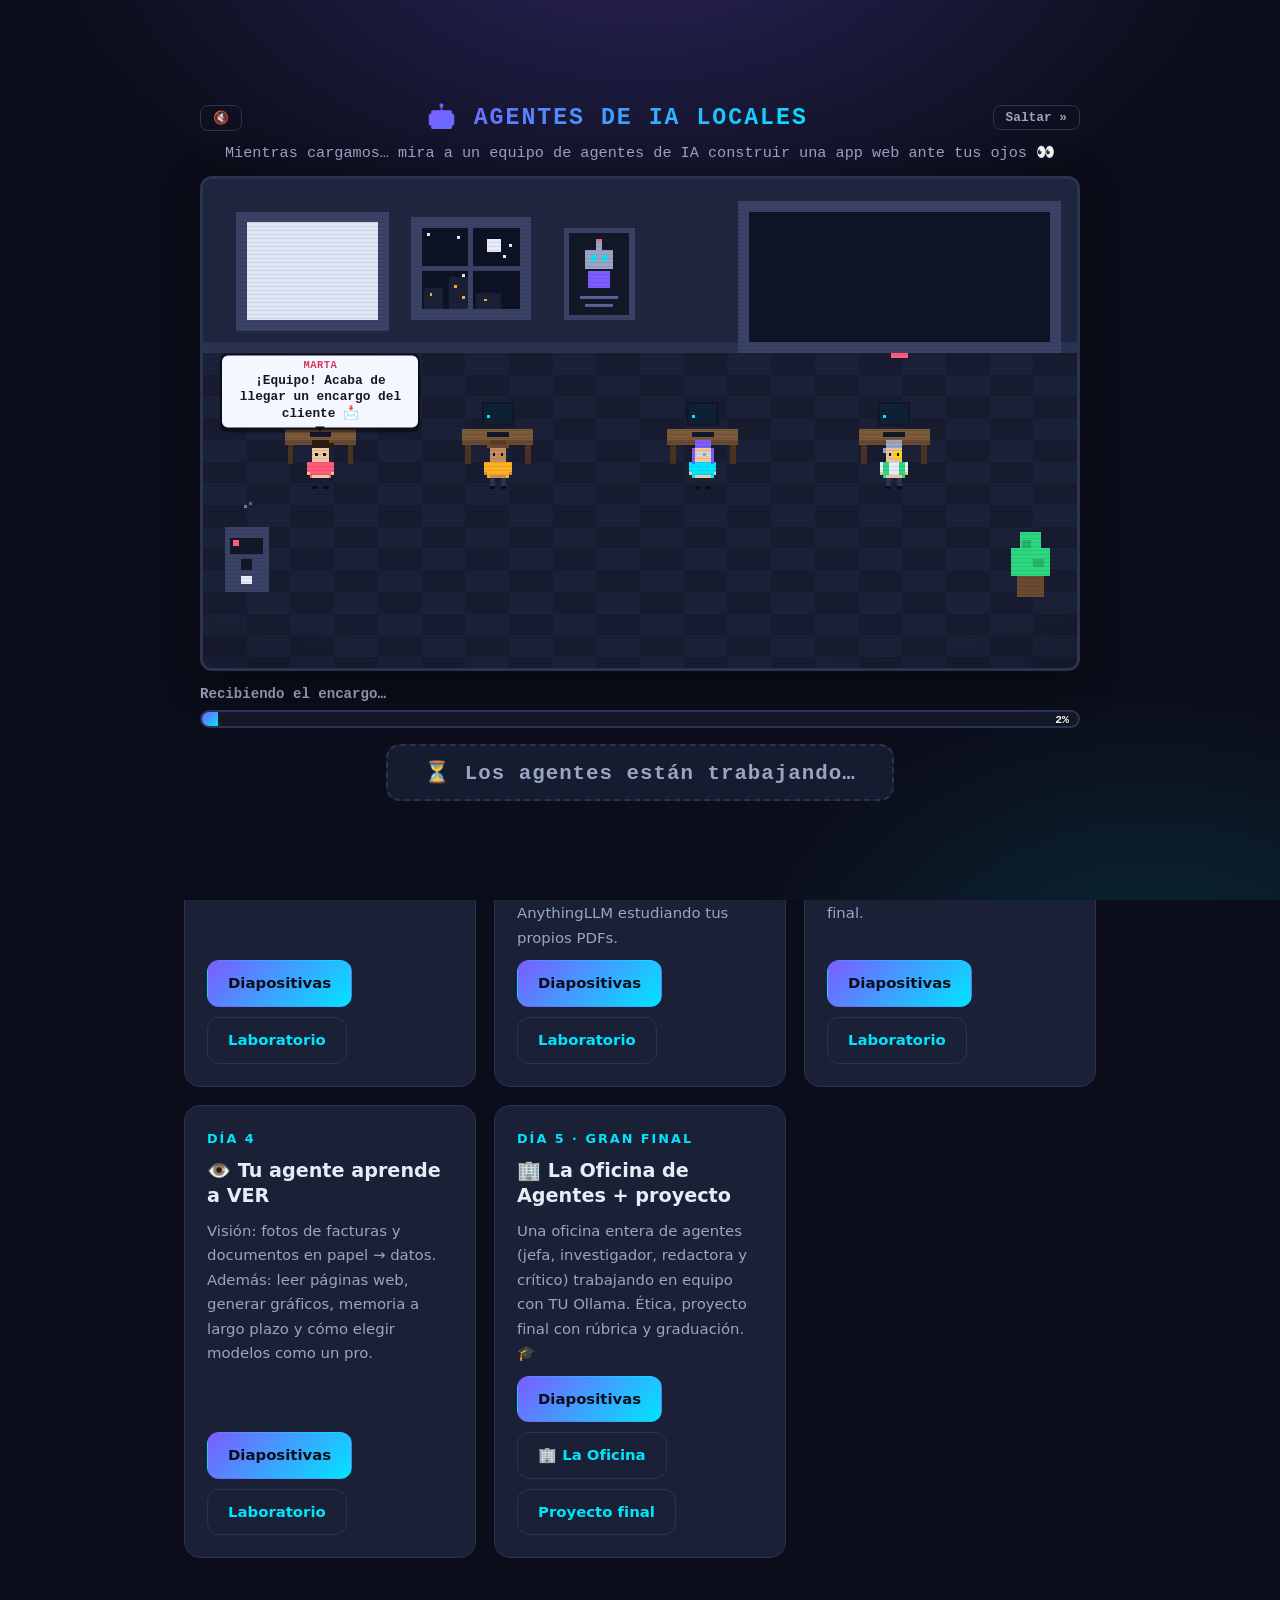
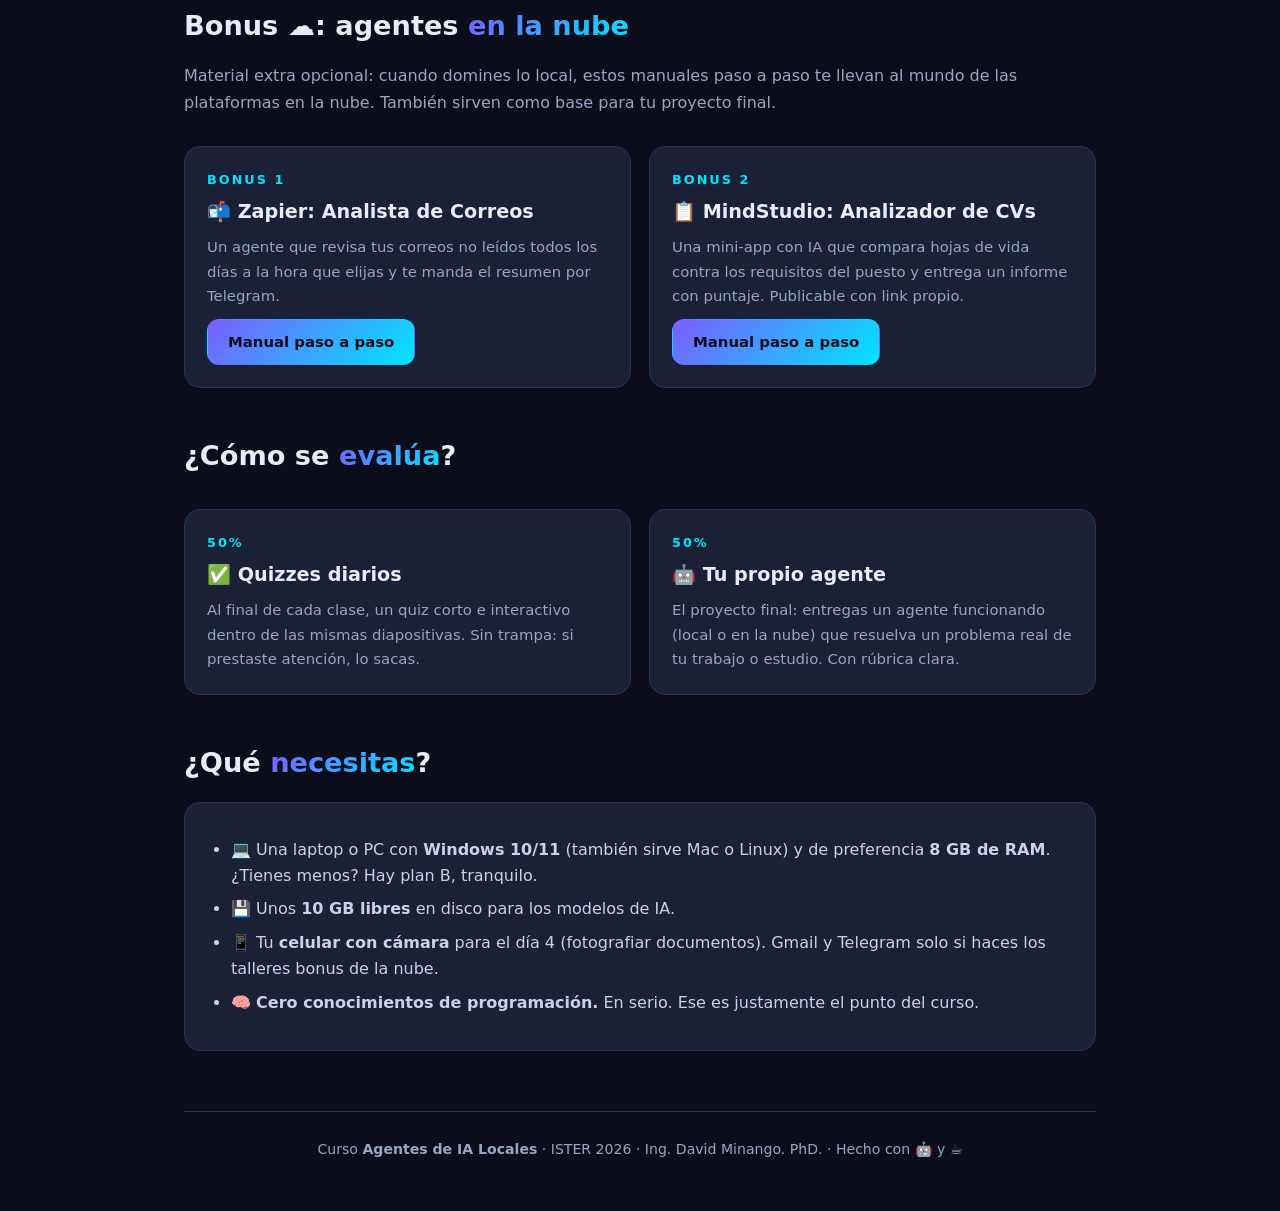
==== commit e89c6916: "Actualizar contenido del curso" ====
--- a/index.html
+++ b/index.html
@@ -213,7 +213,7 @@
   </section>
 
   <footer class="pie">
-    Curso <b>Agentes de IA Locales</b> · ISTER 2026 · Prof. Pablo · Hecho con 🤖 y ☕
+    Curso <b>Agentes de IA Locales</b> · ISTER 2026 · Ing. David Minango. PhD. · Hecho con 🤖 y ☕
   </footer>
 
 </div>
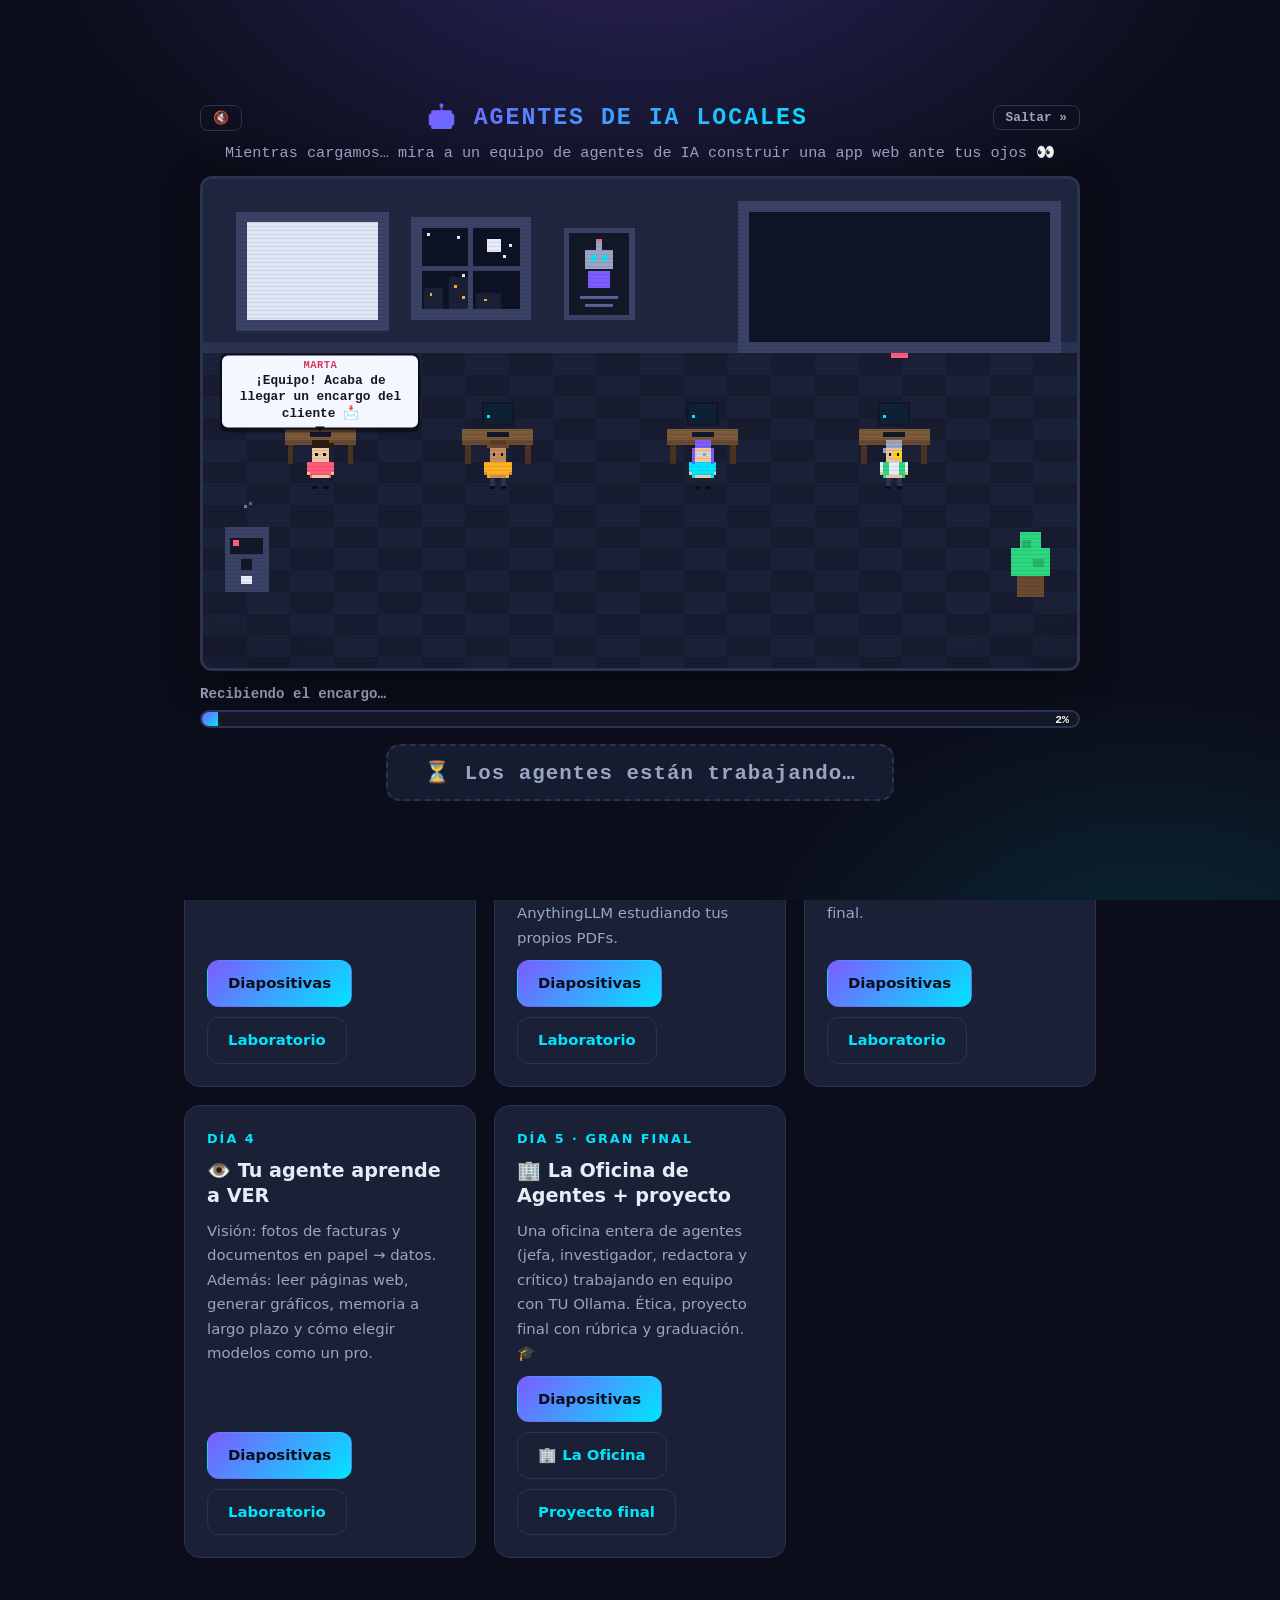
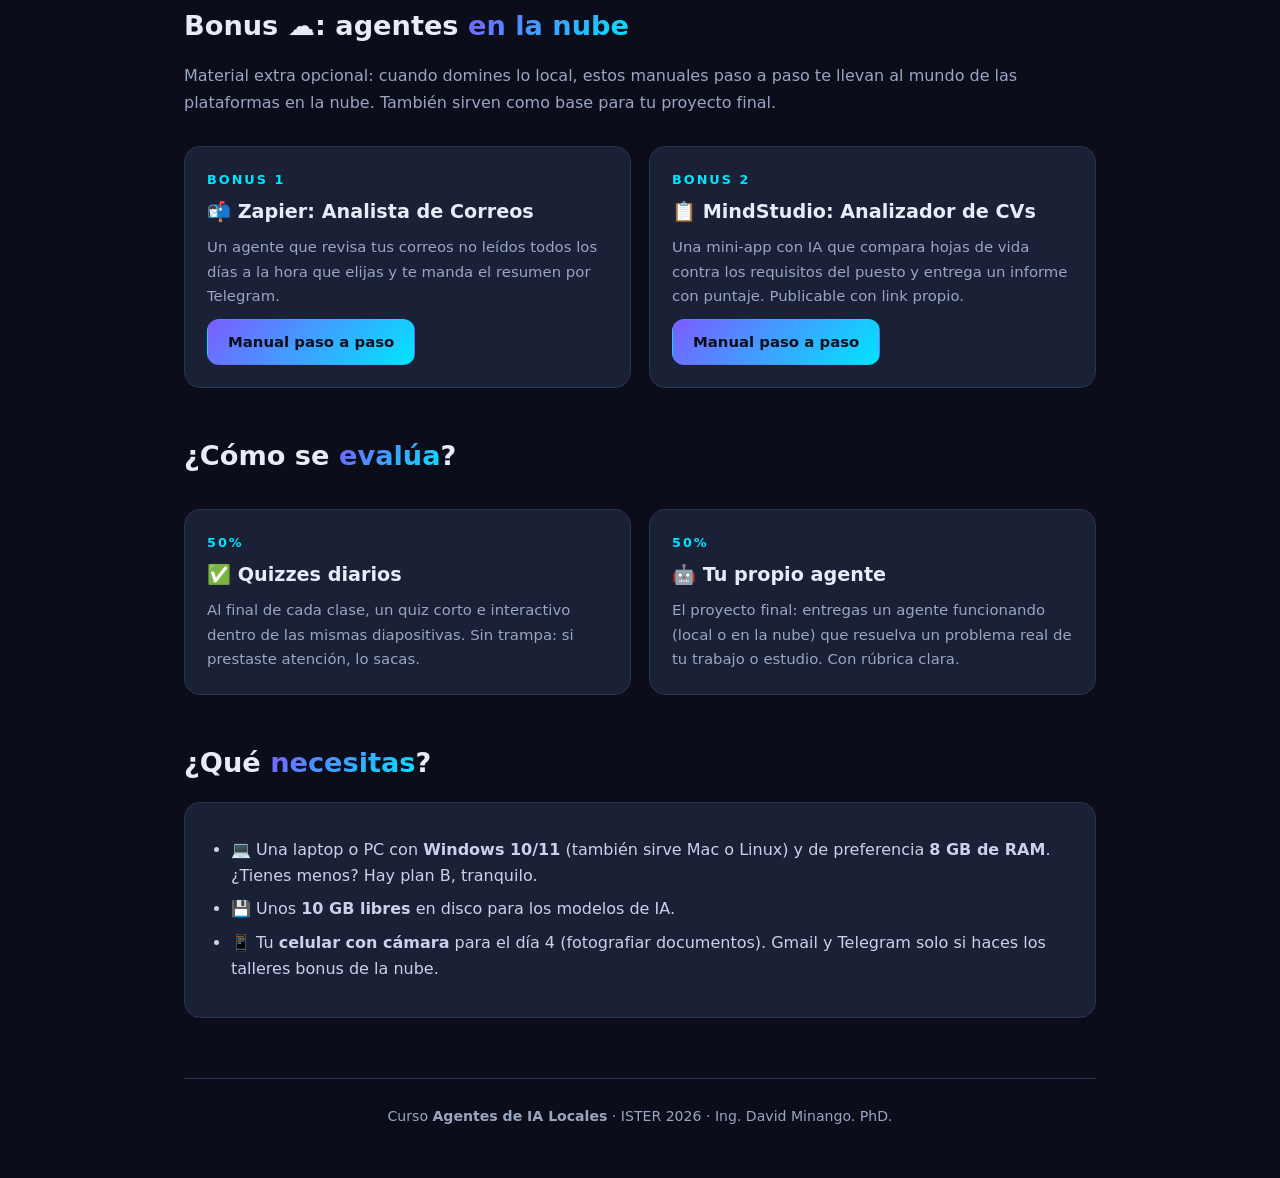
==== commit c1ff7cf7: "Portada adaptable a pantallas bajas: la intro ya no recorta título ni botón - Centrado seguro con ma" ====
--- a/index.html
+++ b/index.html
@@ -15,12 +15,16 @@
      (pantalla de carga de ~2 min con botón COMENZAR)
      ============================================================ -->
 <style>
-#introFX{position:fixed;inset:0;z-index:1000;display:flex;align-items:center;justify-content:center;
-  padding:14px;overflow:auto;transition:opacity .7s ease;
+#introFX{position:fixed;inset:0;z-index:1000;display:flex;
+  padding:10px 14px;overflow:auto;transition:opacity .7s ease;
   background:radial-gradient(1000px 600px at 50% -10%,rgba(124,92,255,.28),transparent 60%),
              radial-gradient(700px 500px at 90% 110%,rgba(0,229,255,.12),transparent 60%),#0b0e1a}
 #introFX.oculto{opacity:0;pointer-events:none}
-.intro-caja{width:min(94vw,880px);text-align:center;font-family:'Courier New',Consolas,monospace}
+/* margin:auto centra SIN recortar el tope cuando el contenido no cabe (a diferencia de align-items:center),
+   y el ancho también se limita por la ALTURA del viewport para que título, barra y botón siempre entren */
+.intro-caja{width:max(280px,min(94vw,880px,calc((100vh - 250px)*1.7778)));margin:auto;
+  text-align:center;font-family:'Courier New',Consolas,monospace}
+@supports (height:100dvh){.intro-caja{width:max(280px,min(94vw,880px,calc((100dvh - 250px)*1.7778)))}}
 .intro-top{display:flex;justify-content:space-between;align-items:center;gap:10px;margin-bottom:4px}
 .intro-titulo{font-weight:900;letter-spacing:2px;font-size:clamp(.95rem,3vw,1.45rem);
   background:var(--grad);-webkit-background-clip:text;background-clip:text;color:transparent;white-space:nowrap}
@@ -52,6 +56,11 @@
 #btnComenzar.listo{background:var(--grad);color:#fff;cursor:pointer;animation:latir 1.2s infinite;
   box-shadow:0 0 34px rgba(124,92,255,.75)}
 @keyframes latir{0%,100%{transform:scale(1)}50%{transform:scale(1.06)}}
+@media (max-height:600px){
+  .intro-sub{margin:2px 0 6px}
+  .intro-progreso{margin-top:8px}
+  #btnComenzar{margin-top:10px;padding:10px 28px}
+}
 </style>
 
 <div id="introFX">
@@ -207,13 +216,12 @@
         <li>💻 Una laptop o PC con <b>Windows 10/11</b> (también sirve Mac o Linux) y de preferencia <b>8 GB de RAM</b>. ¿Tienes menos? Hay plan B, tranquilo.</li>
         <li>💾 Unos <b>10 GB libres</b> en disco para los modelos de IA.</li>
         <li>📱 Tu <b>celular con cámara</b> para el día 4 (fotografiar documentos). Gmail y Telegram solo si haces los talleres bonus de la nube.</li>
-        <li>🧠 <b>Cero conocimientos de programación.</b> En serio. Ese es justamente el punto del curso.</li>
       </ul>
     </div>
   </section>
 
   <footer class="pie">
-    Curso <b>Agentes de IA Locales</b> · ISTER 2026 · Ing. David Minango. PhD. · Hecho con 🤖 y ☕
+    Curso <b>Agentes de IA Locales</b> · ISTER 2026 · Ing. David Minango. PhD.
   </footer>
 
 </div>
